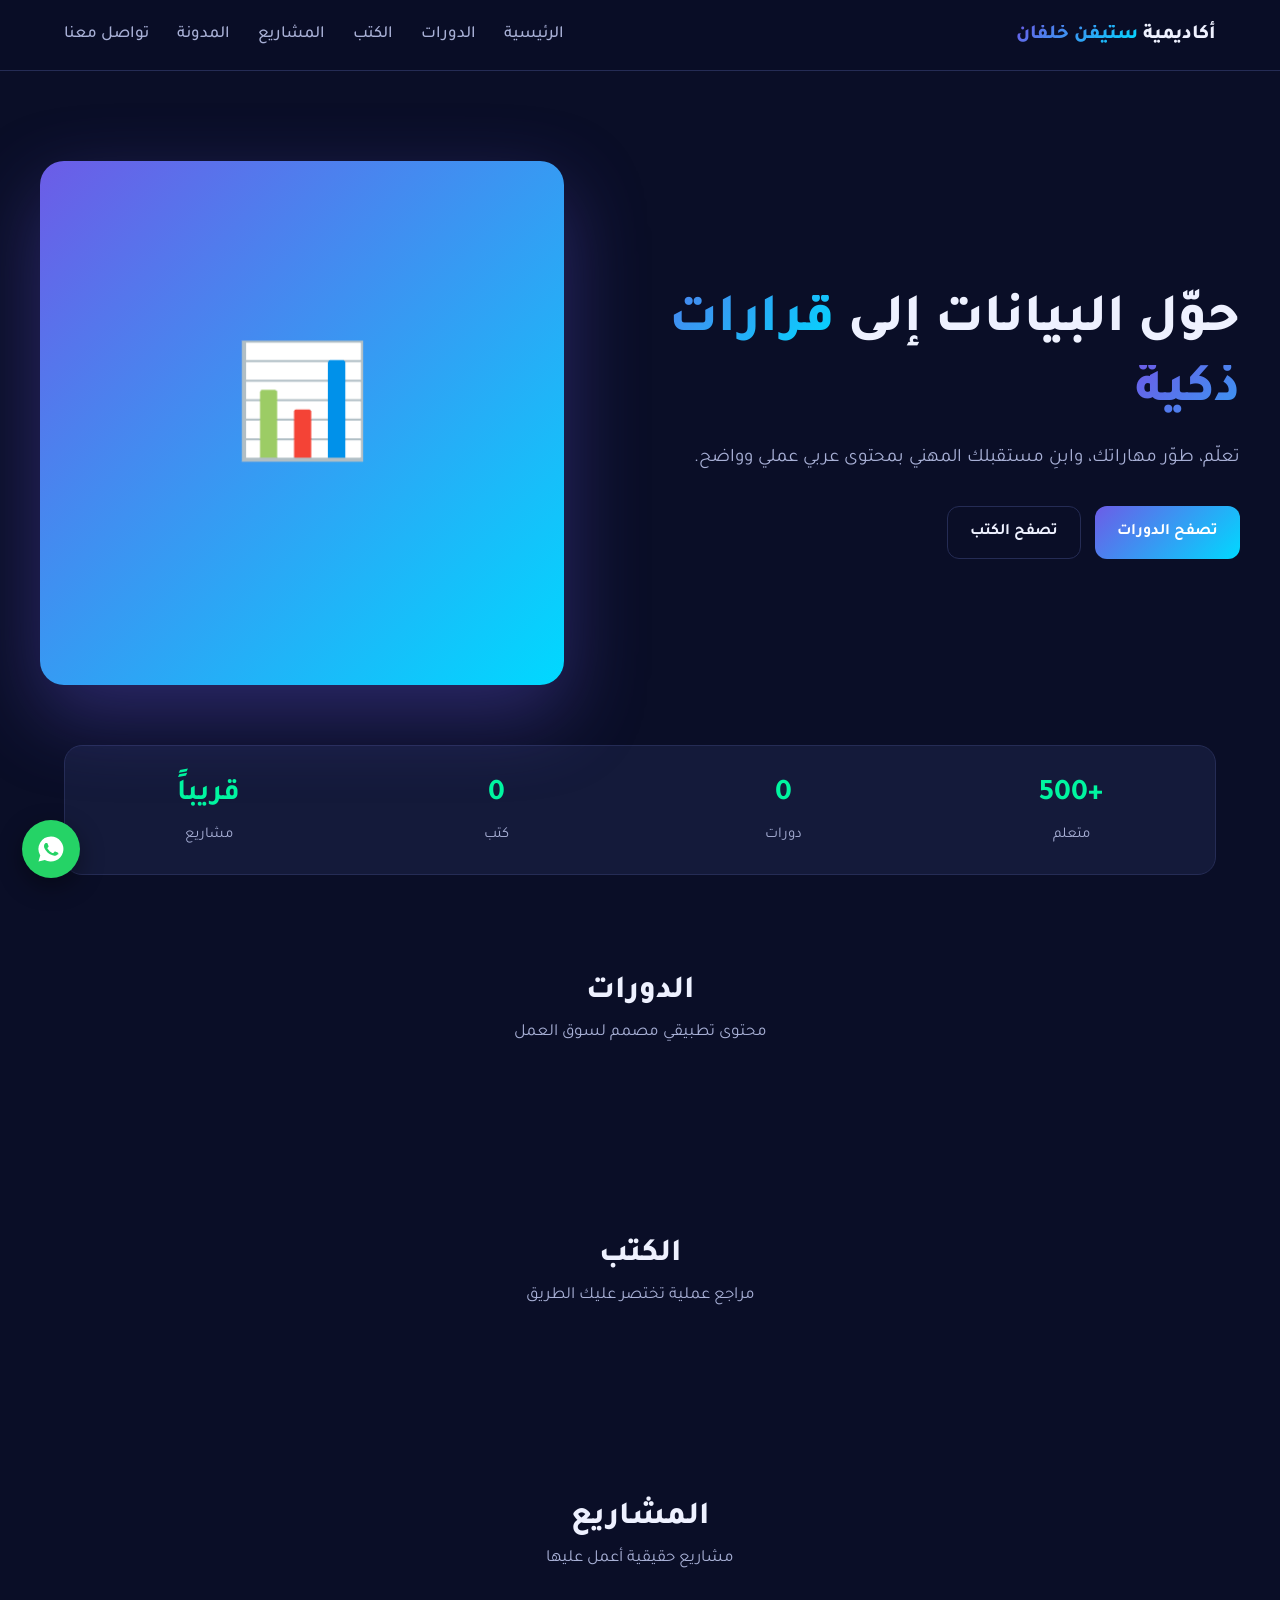
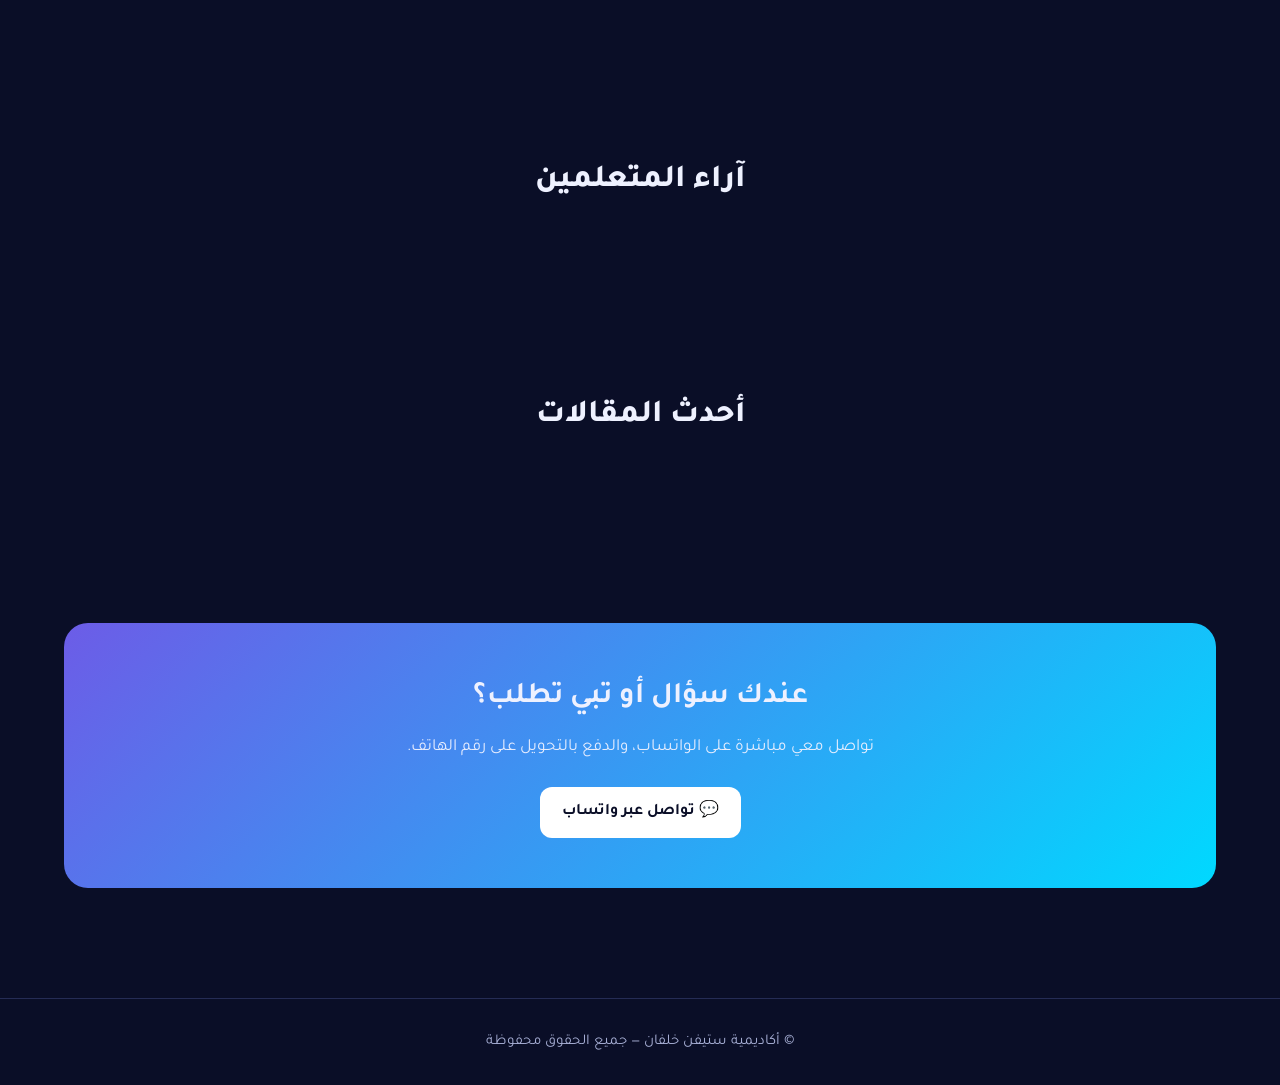
==== index.html @ 3ddcec1d "Create index.html for Steven Khalfan Academy" ====
<!DOCTYPE html>
<html lang="ar" dir="rtl">
<head>
<meta charset="UTF-8">
<meta name="viewport" content="width=device-width, initial-scale=1.0">
<title>أكاديمية ستيفن خلفان | Steven Khalfan Academy</title>
<link href="https://fonts.googleapis.com/css2?family=Tajawal:wght@400;500;700;800&display=swap" rel="stylesheet">
<style>
  :root{
    --bg:#0A0E27; --card:#141A3A; --border:#252C55;
    --primary:#6C5CE7; --accent:#00D9FF; --green:#00F5A0;
    --text:#EEF1FF; --muted:#A8B0D6;
    --grad:linear-gradient(135deg,#6C5CE7,#00D9FF);
  }
  *{box-sizing:border-box;margin:0;padding:0}
  html{scroll-behavior:smooth}
  body{font-family:'Tajawal',sans-serif;background:var(--bg);color:var(--text);line-height:1.7;font-size:17px}
  a{color:inherit;text-decoration:none}
  .container{max-width:1200px;margin:0 auto;padding:0 24px}
  header{position:sticky;top:0;z-index:50;background:rgba(10,14,39,.92);backdrop-filter:blur(8px);border-bottom:1px solid var(--border)}
  .nav{display:flex;align-items:center;justify-content:space-between;height:70px}
  .logo{font-weight:800;font-size:20px}
  .logo span{background:var(--grad);-webkit-background-clip:text;color:transparent}
  .menu{display:flex;gap:28px;list-style:none}
  .menu a{color:var(--muted);font-weight:500;transition:.2s}
  .menu a:hover{color:var(--accent)}
  .burger{display:none;background:none;border:0;color:var(--text);font-size:28px;cursor:pointer}
  .btn{display:inline-flex;align-items:center;justify-content:center;gap:8px;padding:12px 22px;border-radius:12px;font-weight:700;font-size:16px;border:0;cursor:pointer;transition:.2s;white-space:nowrap}
  .btn-main{background:var(--grad);color:#fff}
  .btn-ghost{background:transparent;color:var(--text);border:1px solid var(--border)}
  .btn-wa{background:#25D366;color:#fff}
  .btn:hover{transform:translateY(-2px);opacity:.95}
  .hero{padding:90px 0 60px}
  .hero-grid{display:grid;grid-template-columns:1.2fr 1fr;gap:48px;align-items:center}
  .hero h1{font-size:clamp(34px,5vw,54px);line-height:1.3;font-weight:800;margin-bottom:16px}
  .hero h1 span{background:var(--grad);-webkit-background-clip:text;color:transparent}
  .hero p{color:var(--muted);font-size:19px;margin-bottom:30px}
  .hero-btns{display:flex;gap:14px;flex-wrap:wrap}
  .hero-art{aspect-ratio:1/1;border-radius:24px;background:var(--grad);display:flex;align-items:center;justify-content:center;font-size:110px;box-shadow:0 30px 80px rgba(108,92,231,.35)}
  .stats{display:grid;grid-template-columns:repeat(4,1fr);background:var(--card);border:1px solid var(--border);border-radius:18px;margin-bottom:20px}
  .stat{text-align:center;padding:24px 10px}
  .stat b{display:block;font-size:30px;color:var(--green)}
  .stat small{color:var(--muted);font-size:15px}
  section{padding:70px 0}
  .title{text-align:center;margin-bottom:40px}
  .title h2{font-size:32px;font-weight:800}
  .title p{color:var(--muted)}
  .grid{display:grid;grid-template-columns:repeat(auto-fill,minmax(300px,1fr));gap:24px}
  .card{background:var(--card);border:1px solid var(--border);border-radius:16px;overflow:hidden;display:flex;flex-direction:column;transition:.25s}
  .card:hover{transform:translateY(-6px);border-color:var(--primary)}
  .cover{aspect-ratio:16/9;display:flex;align-items:center;justify-content:center;padding:20px;text-align:center;font-weight:800;font-size:22px;color:#fff}
  .c1{background:linear-gradient(135deg,#6C5CE7,#00D9FF)}
  .c2{background:linear-gradient(135deg,#0F9D58,#00F5A0)}
  .c3{background:linear-gradient(135deg,#C2185B,#6C5CE7)}
  .c4{background:linear-gradient(135deg,#FF8A00,#E52E71)}
  .card-body{padding:22px;display:flex;flex-direction:column;flex:1}
  .card-body h3{font-size:21px;margin-bottom:8px}
  .card-body p{color:var(--muted);font-size:16px;flex:1;margin-bottom:16px}
  .price{font-size:24px;font-weight:800;color:var(--green);margin-bottom:16px}
  .card-btns{display:flex;gap:10px}
  .card-btns .btn{flex:1;padding:11px 12px;font-size:15px}
  .book{display:grid;grid-template-columns:280px 1fr;gap:40px;align-items:center;background:var(--card);border:1px solid var(--border);border-radius:20px;padding:36px}
  .book .cover{aspect-ratio:3/4;border-radius:14px;font-size:24px}
  .book h3{font-size:28px;margin-bottom:10px}
  .book p{color:var(--muted);margin-bottom:18px}
  .quote{background:var(--card);border:1px solid var(--border);border-radius:16px;padding:26px}
  .quote p{font-size:17px;margin-bottom:12px}
  .quote small{color:var(--accent)}
  .tag{display:inline-block;background:rgba(108,92,231,.2);color:var(--accent);padding:3px 12px;border-radius:20px;font-size:13px;margin-bottom:10px}
  .contact{text-align:center;background:var(--grad);border-radius:24px;padding:50px 24px}
  .contact h2{font-size:30px;margin-bottom:10px}
  .contact p{margin-bottom:24px;opacity:.95}
  .contact .btn{background:#fff;color:#0A0E27}
  footer{text-align:center;color:var(--muted);padding:30px 0;border-top:1px solid var(--border);margin-top:40px;font-size:15px}
  .wa-float{position:fixed;bottom:22px;left:22px;width:58px;height:58px;border-radius:50%;background:#25D366;display:flex;align-items:center;justify-content:center;box-shadow:0 8px 24px rgba(0,0,0,.4);z-index:60}
  .wa-float svg{width:30px;height:30px;fill:#fff}
  @media(max-width:900px){
    .menu{display:none;position:absolute;top:70px;right:0;left:0;flex-direction:column;gap:0;background:var(--bg);border-bottom:1px solid var(--border)}
    .menu.open{display:flex}
    .menu a{display:block;padding:14px 24px}
    .burger{display:block}
    .hero-grid,.book{grid-template-columns:1fr}
    .hero-art{max-width:320px;margin:0 auto;font-size:80px}
    .stats{grid-template-columns:repeat(2,1fr)}
    .book .cover{max-width:240px;margin:0 auto}
  }
</style>
</head>
<body>
<header>
  <div class="container nav">
    <a href="#home" class="logo">أكاديمية <span>ستيفن خلفان</span></a>
    <ul class="menu" id="menu">
      <li><a href="#home">الرئيسية</a></li>
      <li><a href="#courses">الدورات</a></li>
      <li><a href="#books">الكتب</a></li>
      <li><a href="#projects">المشاريع</a></li>
      <li><a href="#blog">المدونة</a></li>
      <li><a href="#contact">تواصل معنا</a></li>
    </ul>
    <button class="burger" onclick="document.getElementById('menu').classList.toggle('open')">☰</button>
  </div>
</header>

<div class="container hero" id="home">
  <div class="hero-grid">
    <div>
      <h1>حوّل البيانات إلى <span>قرارات ذكية</span></h1>
      <p>تعلّم، طوّر مهاراتك، وابنِ مستقبلك المهني بمحتوى عربي عملي وواضح.</p>
      <div class="hero-btns">
        <a href="#courses" class="btn btn-main">تصفح الدورات</a>
        <a href="#books" class="btn btn-ghost">تصفح الكتب</a>
      </div>
    </div>
    <div class="hero-art">📊</div>
  </div>
</div>

<div class="container">
  <div class="stats">
    <div class="stat"><b>+500</b><small>متعلم</small></div>
    <div class="stat"><b id="sCourses">0</b><small>دورات</small></div>
    <div class="stat"><b id="sBooks">0</b><small>كتب</small></div>
    <div class="stat"><b>قريباً</b><small>مشاريع</small></div>
  </div>
</div>

<section id="courses"><div class="container">
  <div class="title"><h2>الدورات</h2><p>محتوى تطبيقي مصمم لسوق العمل</p></div>
  <div class="grid" id="coursesGrid"></div>
</div></section>

<section id="books"><div class="container">
  <div class="title"><h2>الكتب</h2><p>مراجع عملية تختصر عليك الطريق</p></div>
  <div id="booksBox"></div>
</div></section>

<section id="projects"><div class="container">
  <div class="title"><h2>المشاريع</h2><p>مشاريع حقيقية أعمل عليها</p></div>
  <div class="grid" id="projectsGrid"></div>
</div></section>

<section><div class="container">
  <div class="title"><h2>آراء المتعلمين</h2></div>
  <div class="grid" id="quotesGrid"></div>
</div></section>

<section id="blog"><div class="container">
  <div class="title"><h2>أحدث المقالات</h2></div>
  <div class="grid" id="blogGrid"></div>
</div></section>

<section id="contact"><div class="container">
  <div class="contact">
    <h2>عندك سؤال أو تبي تطلب؟</h2>
    <p>تواصل معي مباشرة على الواتساب، والدفع بالتحويل على رقم الهاتف.</p>
    <a class="btn" target="_blank" id="contactBtn">💬 تواصل عبر واتساب</a>
  </div>
</div></section>

<footer>© <span id="year"></span> أكاديمية ستيفن خلفان — جميع الحقوق محفوظة</footer>

<a class="wa-float" target="_blank" id="waFloat" aria-label="WhatsApp">
  <svg viewBox="0 0 24 24"><path d="M12 2a10 10 0 0 0-8.6 15.1L2 22l5-1.3A10 10 0 1 0 12 2zm5.3 14.1c-.2.6-1.3 1.2-1.8 1.2-.5.1-1 .2-3.3-.7-2.8-1.1-4.5-3.9-4.7-4.1-.1-.2-1.1-1.5-1.1-2.8s.7-2 1-2.3c.2-.3.5-.3.7-.3h.5c.2 0 .4 0 .6.5l.8 2c.1.2.1.3 0 .5l-.3.5-.4.4c-.1.1-.3.3-.1.6.2.3.8 1.3 1.7 2.1 1.2 1 2.1 1.3 2.4 1.5.3.1.5.1.6-.1l.9-1c.2-.3.4-.2.6-.1l1.9.9c.3.1.5.2.5.3.1.2.1.7-.1 1.3z"/></svg>
</a>

<script>
/* ===== ✏️ عدّل هنا فقط ===== */
const WHATSAPP = "96895556767";

const COURSES = [
  { title:"Power BI من الصفر إلى الاحتراف", desc:"ابنِ لوحات تفاعلية وحوّل البيانات اليومية إلى مؤشرات عملية.", price:29, color:"c1" },
  { title:"Excel للتحليل الإداري", desc:"مهارات عملية للتقارير والتنظيف والتحليل واتخاذ القرار.", price:19, color:"c2" },
  { title:"الذكاء الاصطناعي للإنتاجية", desc:"استخدم أدوات AI لتسريع العمل وصناعة مخرجات احترافية.", price:34, color:"c3" }
];

const BOOKS = [
  { title:"دليل البيانات للإداري المحترف", desc:"كتاب عملي لبناء عقلية تحليلية في العمل، مع أمثلة وتمارين من واقع بيئة العمل.", price:8, color:"c4" }
];

const PROJECTS = [
  // { title:"اسم المشروع", desc:"وصف قصير", link:"https://...", color:"c1" },
];

const QUOTES = [
  { text:"شرح واضح ومباشر، والتطبيقات قريبة جداً من واقع العمل.", name:"متعلم من سلطنة عُمان" },
  { text:"أخيراً فهمت Power BI بطريقة بسيطة وعملية.", name:"موظفة إدارية" },
  { text:"وفّر علي ساعات من العمل اليومي على Excel.", name:"مشرف عمليات" }
];

const POSTS = [
  { title:"5 مؤشرات يجب أن تكون في كل لوحة إدارة", desc:"كيف تختار مؤشرات تقود إلى إجراء واضح؟" },
  { title:"كيف تبدأ Power BI إذا كنت غير تقني؟", desc:"خطة بسيطة تبدأ بها خلال أسبوع." },
  { title:"استخدام الذكاء الاصطناعي في العمل اليومي", desc:"أمثلة عملية للبحث والتلخيص وصياغة التقارير." }
];
/* ============================ */

const wa = msg => `https://wa.me/${WHATSAPP}?text=${encodeURIComponent(msg)}\`;
const orderMsg = (t,p) => `السلام عليكم، أرغب بطلب: ${t} — السعر: ${p} ر.ع`;
const infoMsg  = t => `السلام عليكم، أريد معرفة تفاصيل أكثر عن: ${t}`;

function productCard(x){
  return `<div class="card">
    <div class="cover ${x.color||'c1'}">${x.title}</div>
    <div class="card-body">
      <h3>${x.title}</h3><p>${x.desc}</p>
      <div class="price">${x.price} ر.ع</div>
      <div class="card-btns">
        <a class="btn btn-wa" target="_blank" href="${wa(orderMsg(x.title,x.price))}">اطلب عبر واتساب</a>
        <a class="btn btn-ghost" target="_blank" href="${wa(infoMsg(x.title))}">التفاصيل</a>
      </div>
    </div></div>`;
}

document.getElementById('coursesGrid').innerHTML = COURSES.map(productCard).join('');

document.getElementById('booksBox').innerHTML = BOOKS.map(b => `
  <div class="book" style="margin-bottom:24px">
    <div class="cover ${b.color||'c4'}">${b.title}</div>
    <div>
      <h3>${b.title}</h3><p>${b.desc}</p>
      <div class="price">${b.price} ر.ع</div>
      <a class="btn btn-wa" target="_blank" href="${wa(orderMsg(b.title,b.price))}">اطلب عبر واتساب</a>
    </div>
  </div>`).join('');

document.getElementById('projectsGrid').innerHTML = PROJECTS.length
  ? PROJECTS.map(p => `<div class="card"><div class="cover ${p.color||'c1'}">${p.title}</div>
      <div class="card-body"><h3>${p.title}</h3><p>${p.desc}</p>
      <a class="btn btn-main" target="_blank" href="${p.link}">عرض المشروع</a></div></div>`).join('')
  : `<div class="quote" style="text-align:center;grid-column:1/-1"><p>🚀 المشاريع قريباً</p></div>`;

document.getElementById('quotesGrid').innerHTML = QUOTES.map(q =>
  `<div class="quote"><p>"${q.text}"</p><small>— ${q.name}</small></div>`).join('');

document.getElementById('blogGrid').innerHTML = POSTS.map(p =>
  `<div class="card"><div class="card-body"><span class="tag">بيانات وتطوير مهني</span>
   <h3>${p.title}</h3><p>${p.desc}</p></div></div>`).join('');

document.getElementById('sCourses').textContent = COURSES.length;
document.getElementById('sBooks').textContent = BOOKS.length;
document.getElementById('year').textContent = new Date().getFullYear();
document.getElementById('waFloat').href = wa("السلام عليكم");
document.getElementById('contactBtn').href = wa("السلام عليكم، عندي استفسار عن الأكاديمية");
document.querySelectorAll('.menu a').forEach(a => a.onclick = () => document.getElementById('menu').classList.remove('open'));
</script>
</body>
</html>
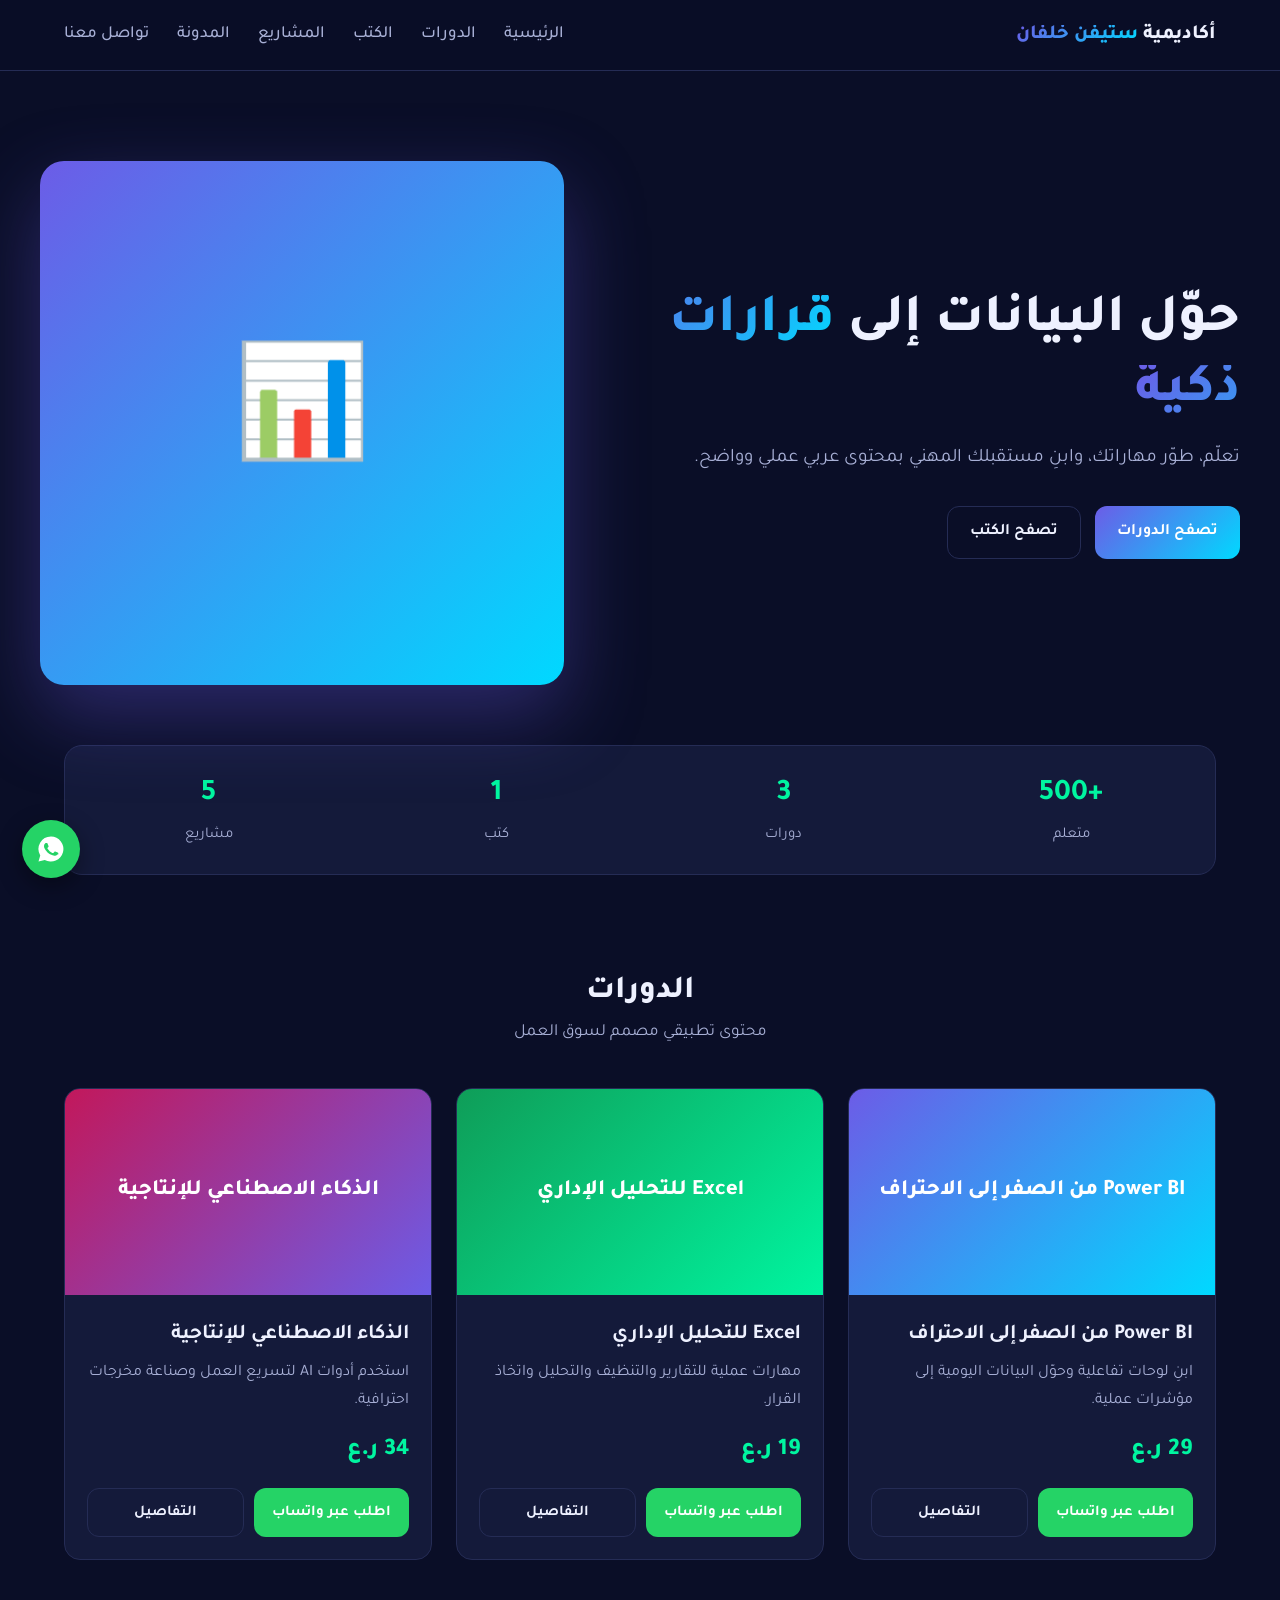
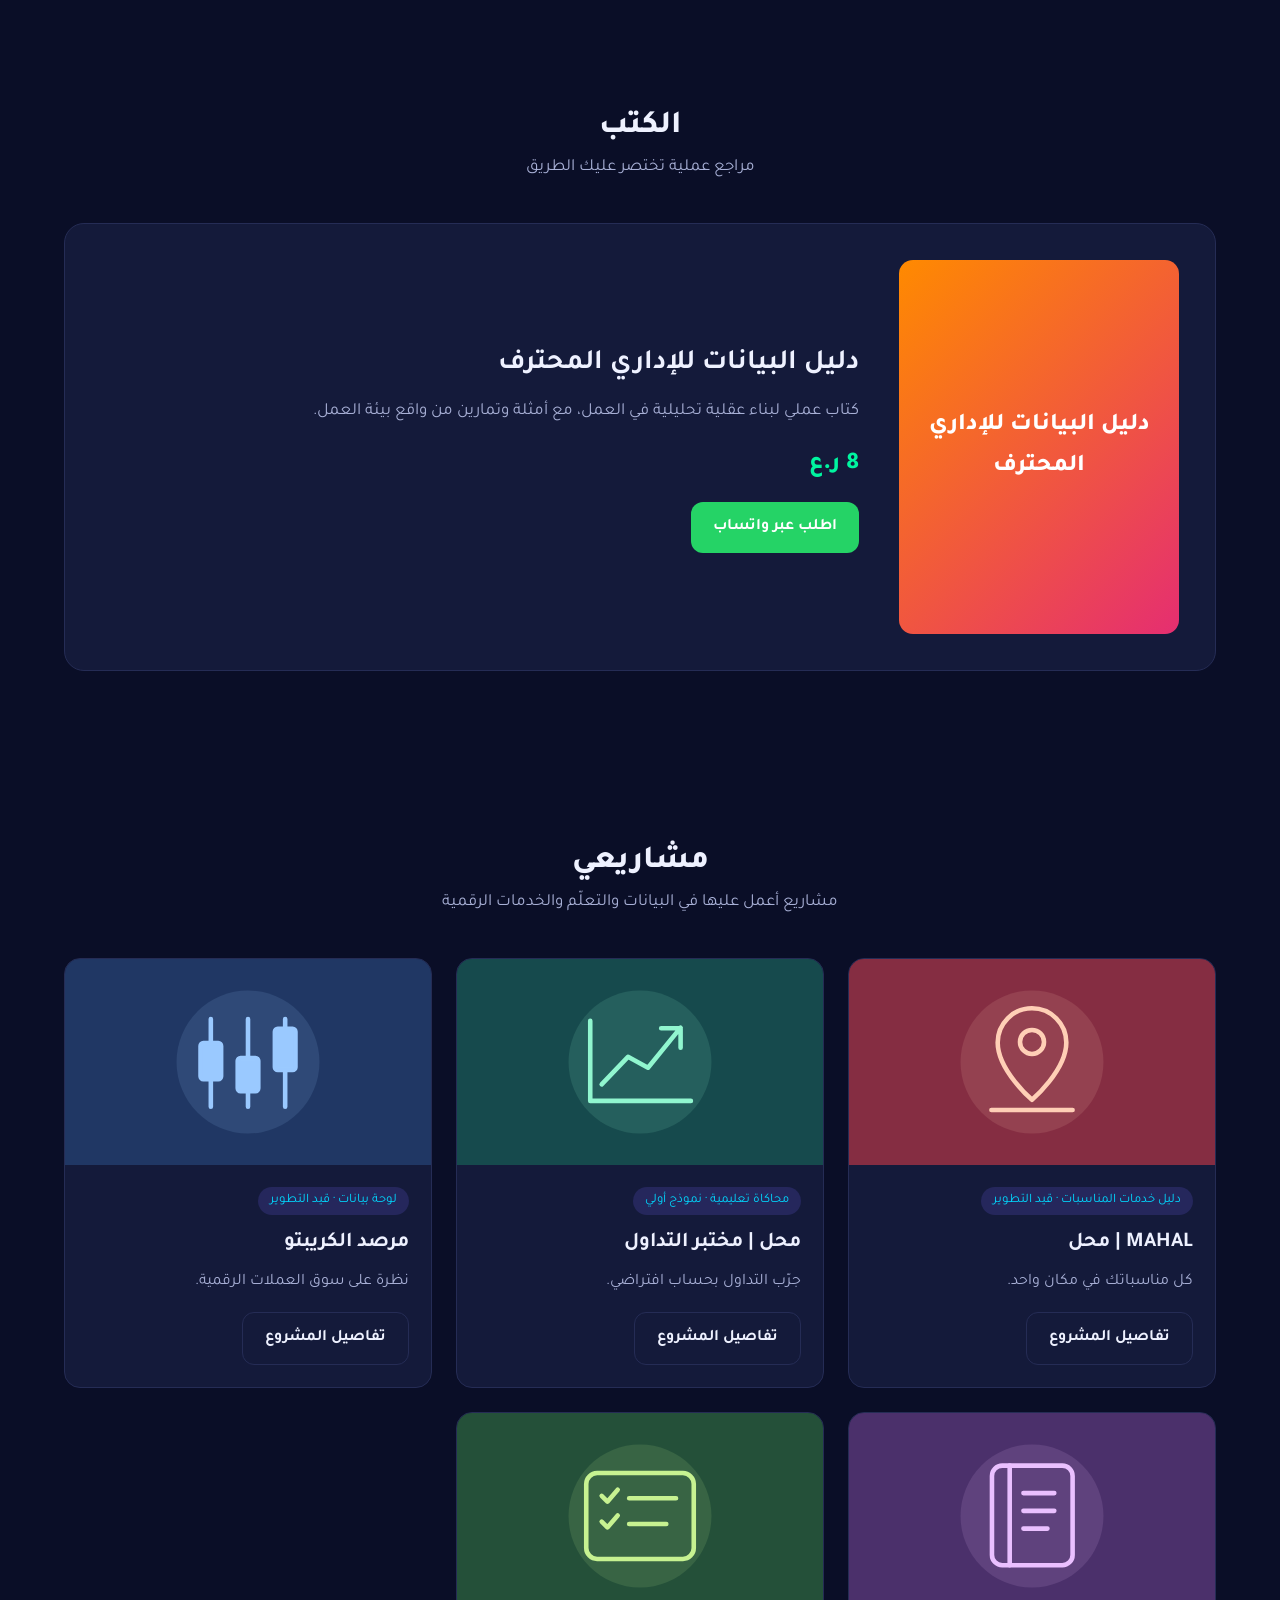
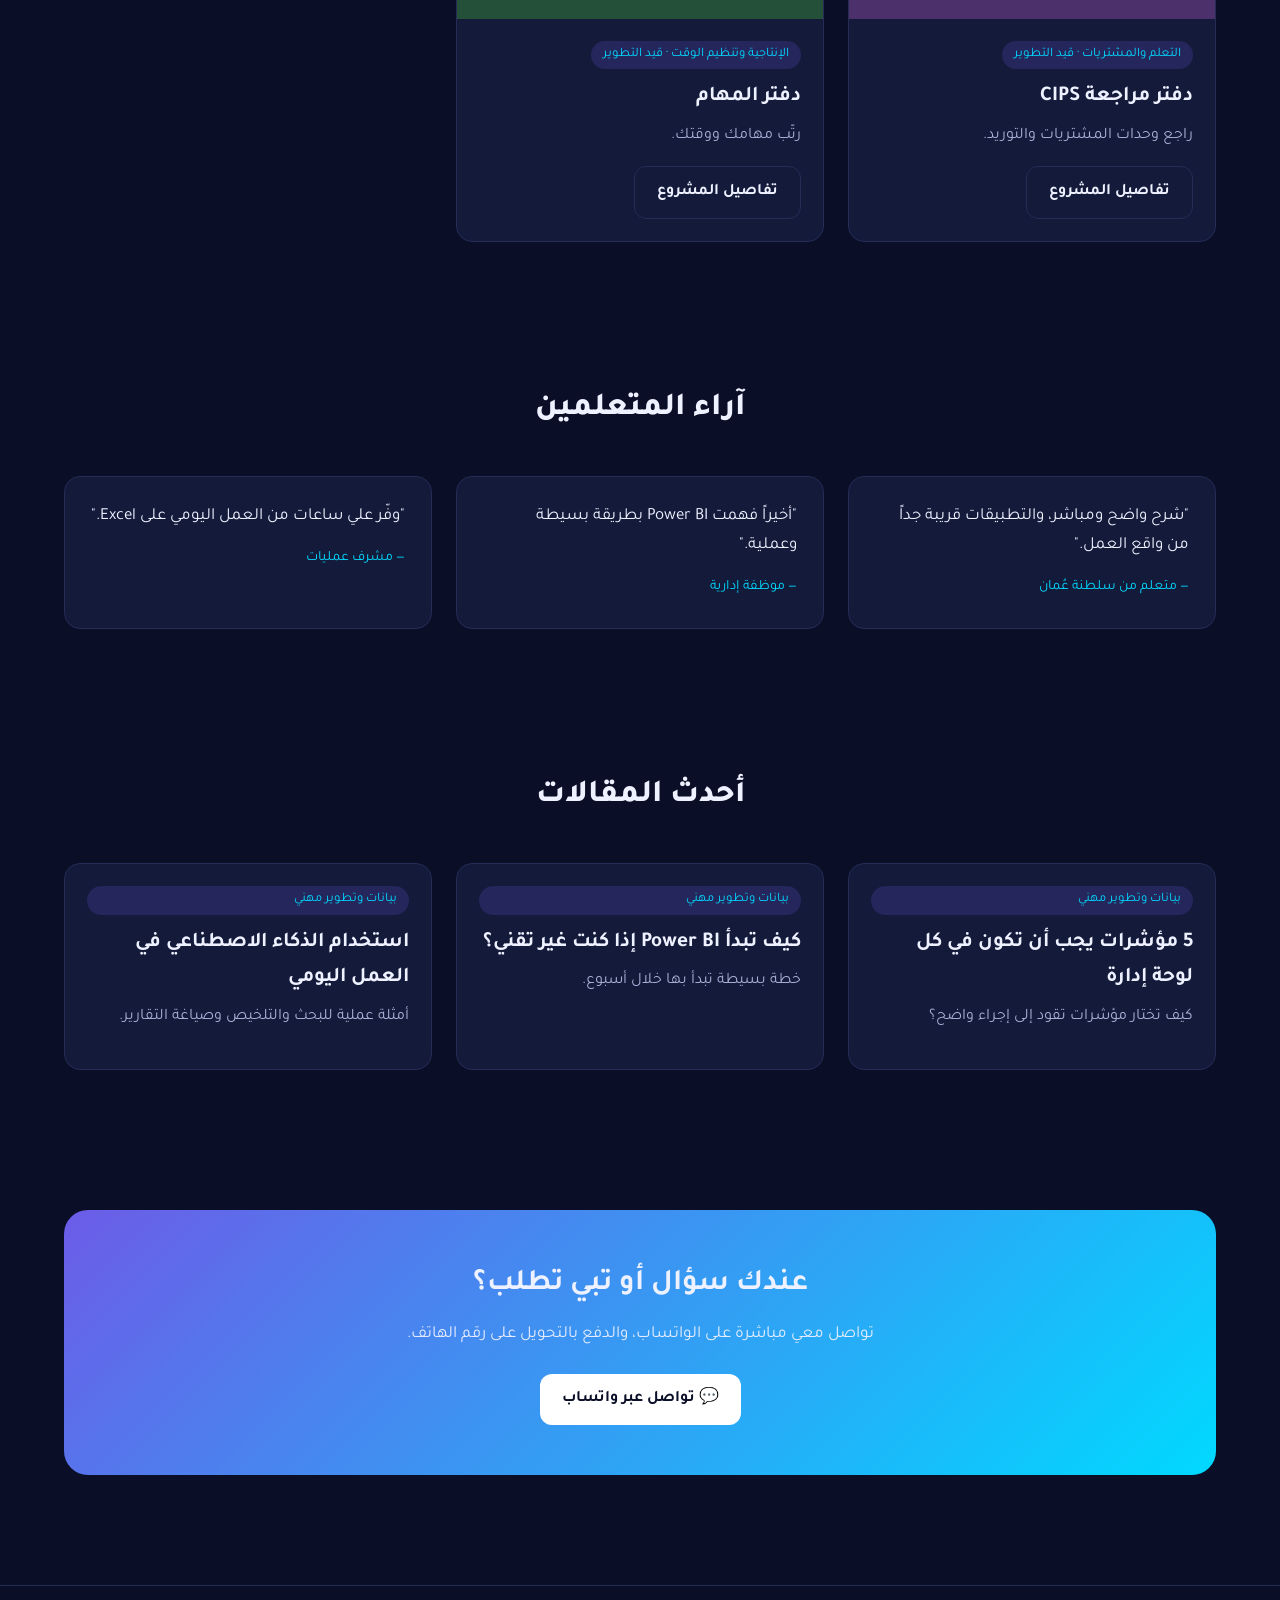
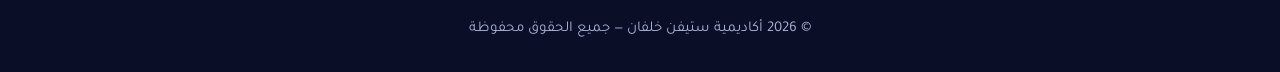
==== commit f1da6e08: "Add illustrated project portfolio to the academy" ====
--- a/index.html
+++ b/index.html
@@ -49,6 +49,10 @@
   .card{background:var(--card);border:1px solid var(--border);border-radius:16px;overflow:hidden;display:flex;flex-direction:column;transition:.25s}
   .card:hover{transform:translateY(-6px);border-color:var(--primary)}
   .cover{aspect-ratio:16/9;display:flex;align-items:center;justify-content:center;padding:20px;text-align:center;font-weight:800;font-size:22px;color:#fff}
+  .project-cover{display:block;width:100%;height:auto;aspect-ratio:16/9}
+  .project-card .tag,.project-card .btn{align-self:flex-start}
+  .project-grid{grid-template-columns:repeat(auto-fit,minmax(min(100%,300px),1fr))}
+  #projects{scroll-margin-top:70px}
   .c1{background:linear-gradient(135deg,#6C5CE7,#00D9FF)}
   .c2{background:linear-gradient(135deg,#0F9D58,#00F5A0)}
   .c3{background:linear-gradient(135deg,#C2185B,#6C5CE7)}
@@ -121,7 +125,7 @@
     <div class="stat"><b>+500</b><small>متعلم</small></div>
     <div class="stat"><b id="sCourses">0</b><small>دورات</small></div>
     <div class="stat"><b id="sBooks">0</b><small>كتب</small></div>
-    <div class="stat"><b>قريباً</b><small>مشاريع</small></div>
+    <div class="stat"><b>5</b><small>مشاريع</small></div>
   </div>
 </div>
 
@@ -136,8 +140,54 @@
 </div></section>
 
 <section id="projects"><div class="container">
-  <div class="title"><h2>المشاريع</h2><p>مشاريع حقيقية أعمل عليها</p></div>
-  <div class="grid" id="projectsGrid"></div>
+  <div class="title"><h2>مشاريعي</h2><p>مشاريع أعمل عليها في البيانات والتعلّم والخدمات الرقمية</p></div>
+  <div class="grid project-grid" id="projectsGrid">
+    <article class="card project-card">
+      <img class="project-cover" src="assets/projects/mahal.svg" width="640" height="360" alt="" loading="lazy">
+      <div class="card-body">
+        <span class="tag">دليل خدمات المناسبات · قيد التطوير</span>
+        <h3>MAHAL | محل</h3>
+        <p>كل مناسباتك في مكان واحد.</p>
+        <a class="btn btn-ghost" href="projects.html#mahal" aria-label="تفاصيل مشروع MAHAL | محل">تفاصيل المشروع</a>
+      </div>
+    </article>
+    <article class="card project-card">
+      <img class="project-cover" src="assets/projects/trading-lab.svg" width="640" height="360" alt="" loading="lazy">
+      <div class="card-body">
+        <span class="tag">محاكاة تعليمية · نموذج أولي</span>
+        <h3>محل | مختبر التداول</h3>
+        <p>جرّب التداول بحساب افتراضي.</p>
+        <a class="btn btn-ghost" href="projects.html#trading-lab" aria-label="تفاصيل مشروع محل | مختبر التداول">تفاصيل المشروع</a>
+      </div>
+    </article>
+    <article class="card project-card">
+      <img class="project-cover" src="assets/projects/crypto-observatory.svg" width="640" height="360" alt="" loading="lazy">
+      <div class="card-body">
+        <span class="tag">لوحة بيانات · قيد التطوير</span>
+        <h3>مرصد الكريبتو</h3>
+        <p>نظرة على سوق العملات الرقمية.</p>
+        <a class="btn btn-ghost" href="projects.html#crypto-observatory" aria-label="تفاصيل مشروع مرصد الكريبتو">تفاصيل المشروع</a>
+      </div>
+    </article>
+    <article class="card project-card">
+      <img class="project-cover" src="assets/projects/cips-review.svg" width="640" height="360" alt="" loading="lazy">
+      <div class="card-body">
+        <span class="tag">التعلم والمشتريات · قيد التطوير</span>
+        <h3>دفتر مراجعة CIPS</h3>
+        <p>راجع وحدات المشتريات والتوريد.</p>
+        <a class="btn btn-ghost" href="projects.html#cips-review" aria-label="تفاصيل مشروع دفتر مراجعة CIPS">تفاصيل المشروع</a>
+      </div>
+    </article>
+    <article class="card project-card">
+      <img class="project-cover" src="assets/projects/task-notebook.svg" width="640" height="360" alt="" loading="lazy">
+      <div class="card-body">
+        <span class="tag">الإنتاجية وتنظيم الوقت · قيد التطوير</span>
+        <h3>دفتر المهام</h3>
+        <p>رتّب مهامك ووقتك.</p>
+        <a class="btn btn-ghost" href="projects.html#task-notebook" aria-label="تفاصيل مشروع دفتر المهام">تفاصيل المشروع</a>
+      </div>
+    </article>
+  </div>
 </div></section>
 
 <section><div class="container">
@@ -178,10 +228,6 @@
   { title:"دليل البيانات للإداري المحترف", desc:"كتاب عملي لبناء عقلية تحليلية في العمل، مع أمثلة وتمارين من واقع بيئة العمل.", price:8, color:"c4" }
 ];
 
-const PROJECTS = [
-  // { title:"اسم المشروع", desc:"وصف قصير", link:"https://...", color:"c1" },
-];
-
 const QUOTES = [
   { text:"شرح واضح ومباشر، والتطبيقات قريبة جداً من واقع العمل.", name:"متعلم من سلطنة عُمان" },
   { text:"أخيراً فهمت Power BI بطريقة بسيطة وعملية.", name:"موظفة إدارية" },
@@ -195,7 +241,7 @@
 ];
 /* ============================ */
 
-const wa = msg => `https://wa.me/${WHATSAPP}?text=${encodeURIComponent(msg)}\`;
+const wa = msg => `https://wa.me/${WHATSAPP}?text=${encodeURIComponent(msg)}`;
 const orderMsg = (t,p) => `السلام عليكم، أرغب بطلب: ${t} — السعر: ${p} ر.ع`;
 const infoMsg  = t => `السلام عليكم، أريد معرفة تفاصيل أكثر عن: ${t}`;
 
@@ -224,12 +270,6 @@
     </div>
   </div>`).join('');
 
-document.getElementById('projectsGrid').innerHTML = PROJECTS.length
-  ? PROJECTS.map(p => `<div class="card"><div class="cover ${p.color||'c1'}">${p.title}</div>
-      <div class="card-body"><h3>${p.title}</h3><p>${p.desc}</p>
-      <a class="btn btn-main" target="_blank" href="${p.link}">عرض المشروع</a></div></div>`).join('')
-  : `<div class="quote" style="text-align:center;grid-column:1/-1"><p>🚀 المشاريع قريباً</p></div>`;
-
 document.getElementById('quotesGrid').innerHTML = QUOTES.map(q =>
   `<div class="quote"><p>"${q.text}"</p><small>— ${q.name}</small></div>`).join('');
 
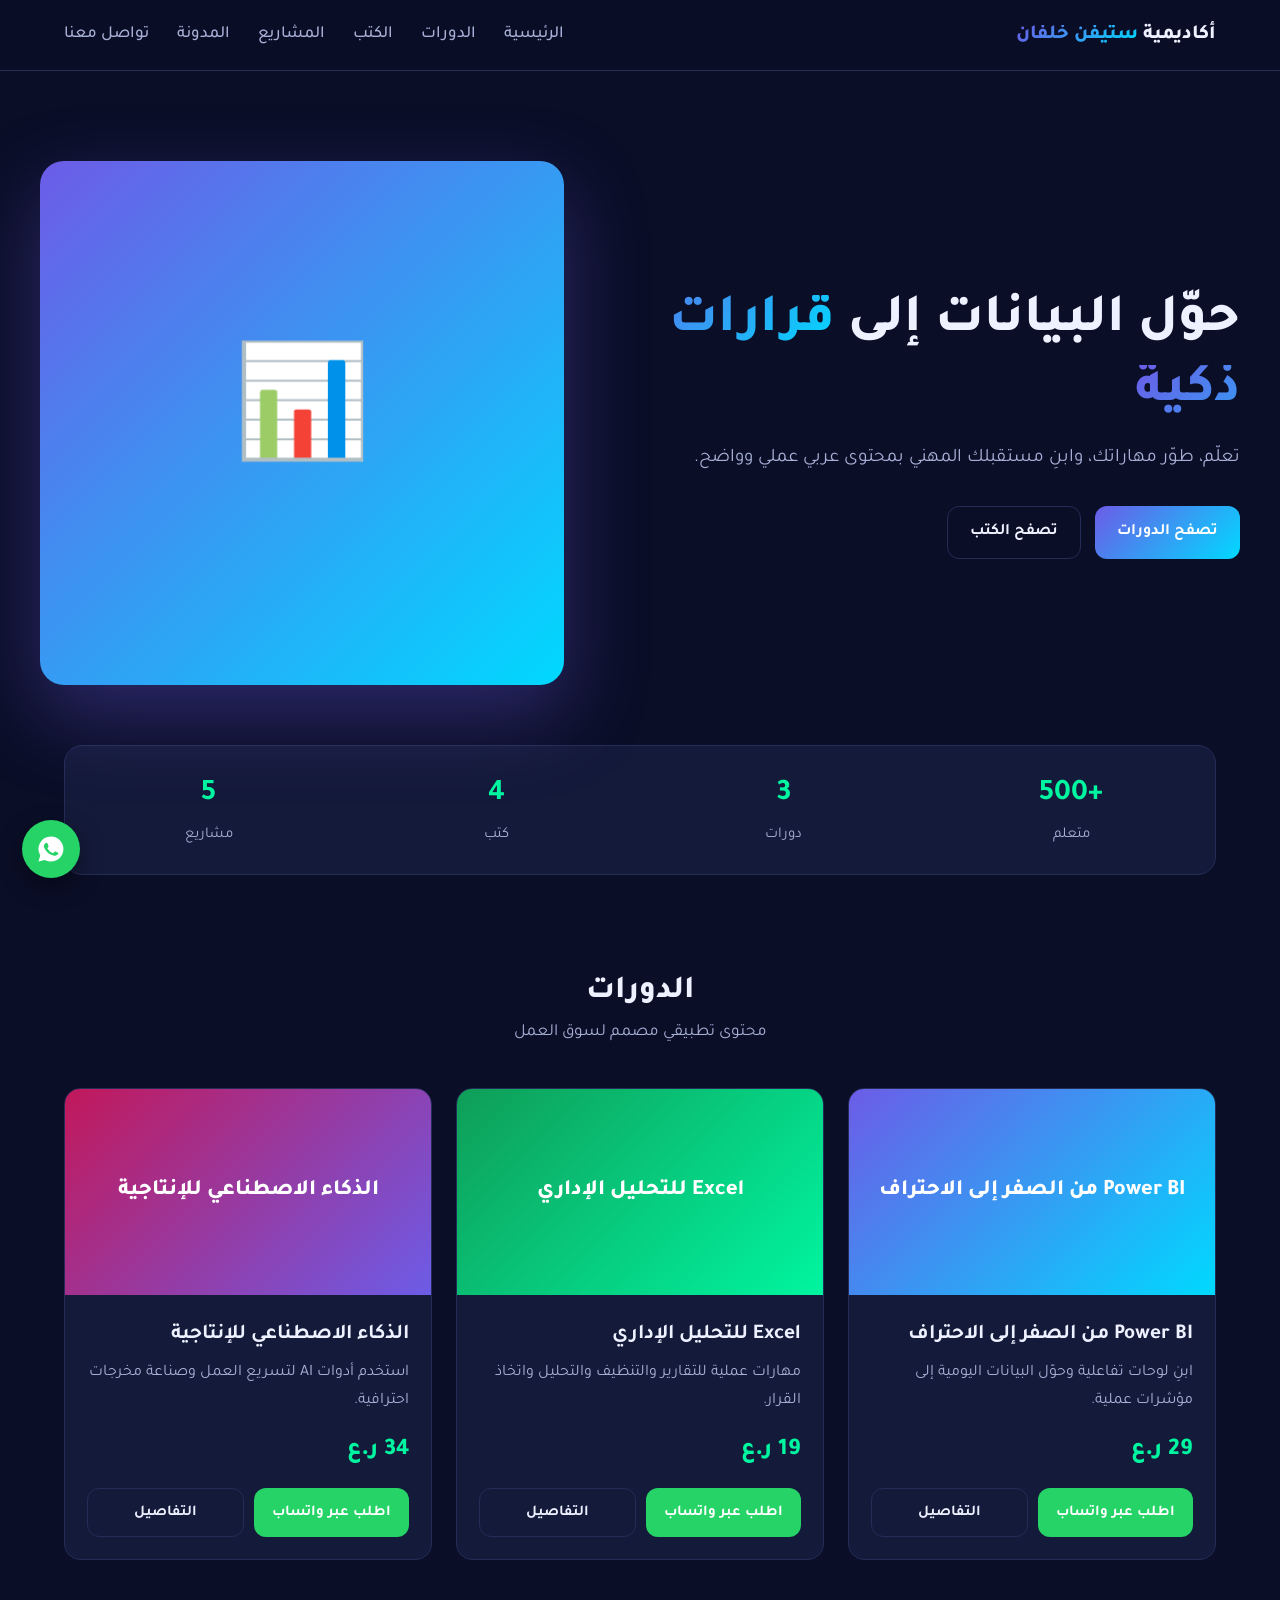
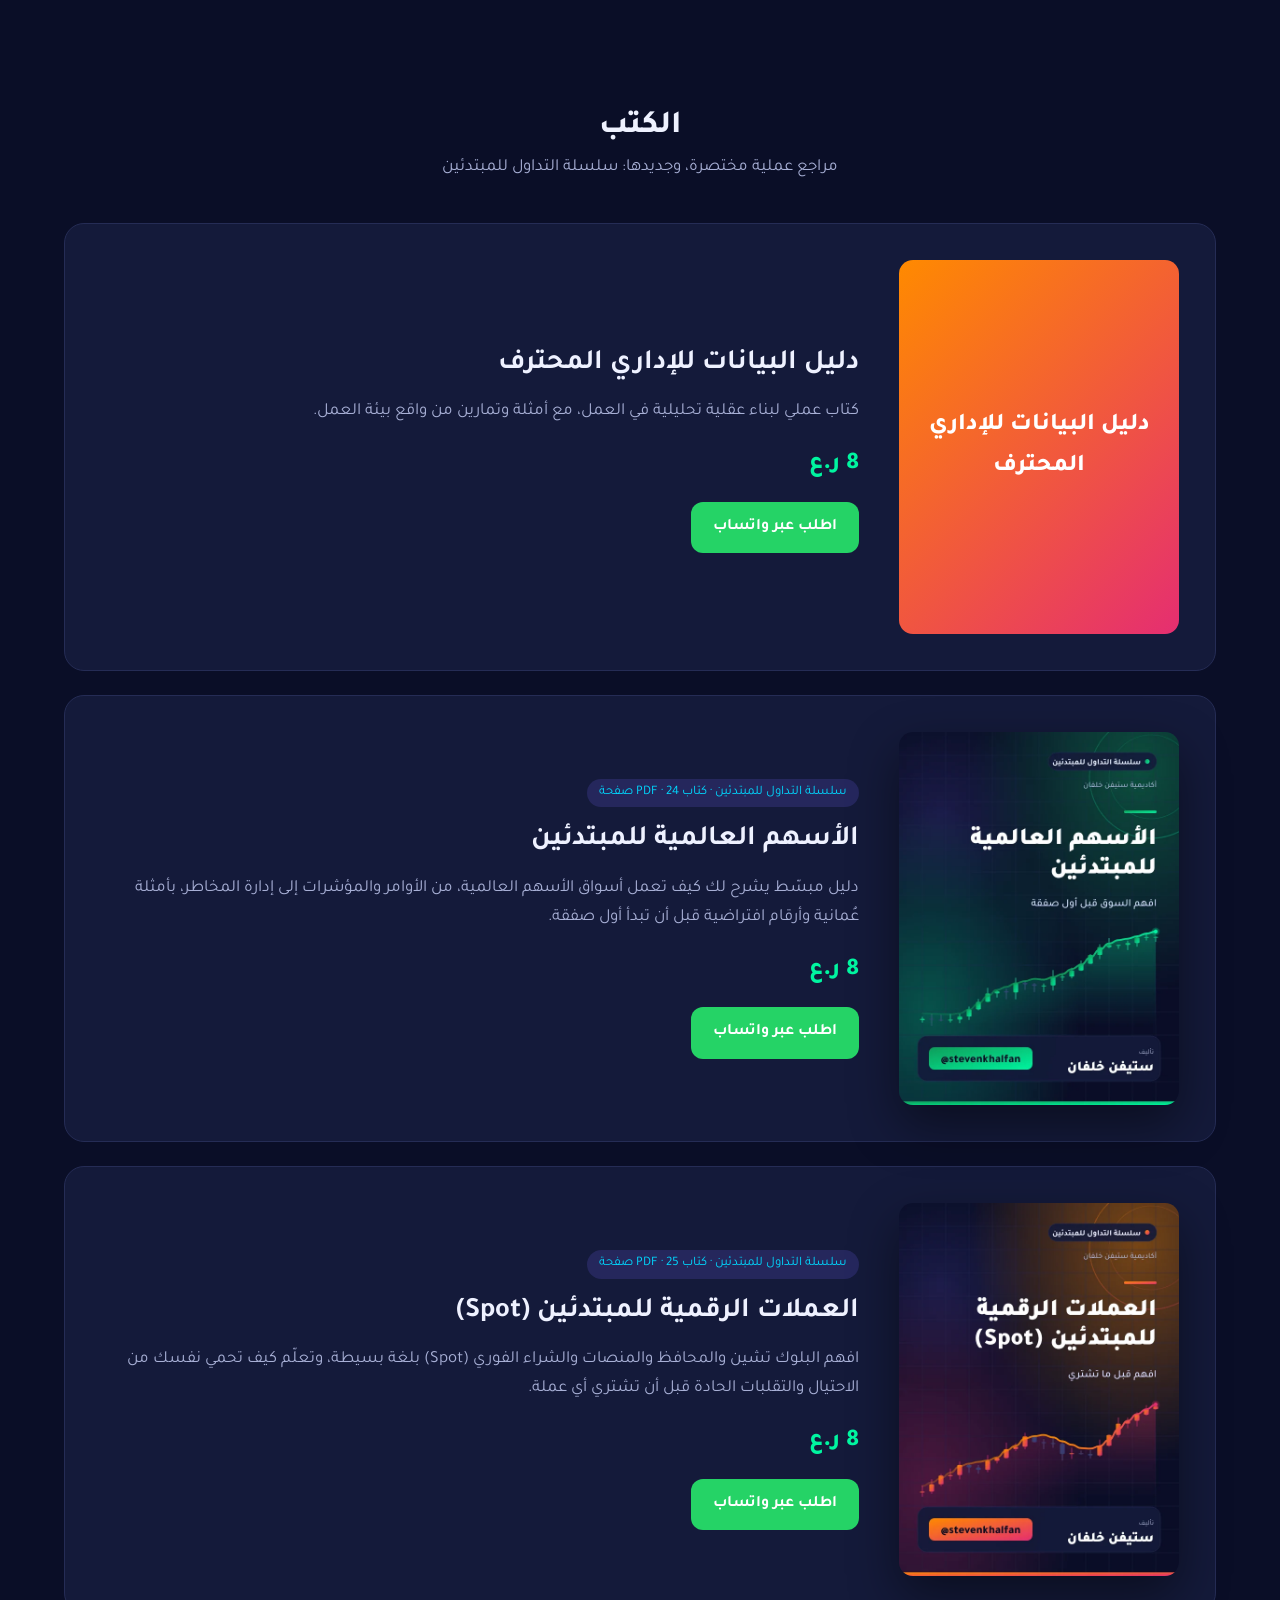
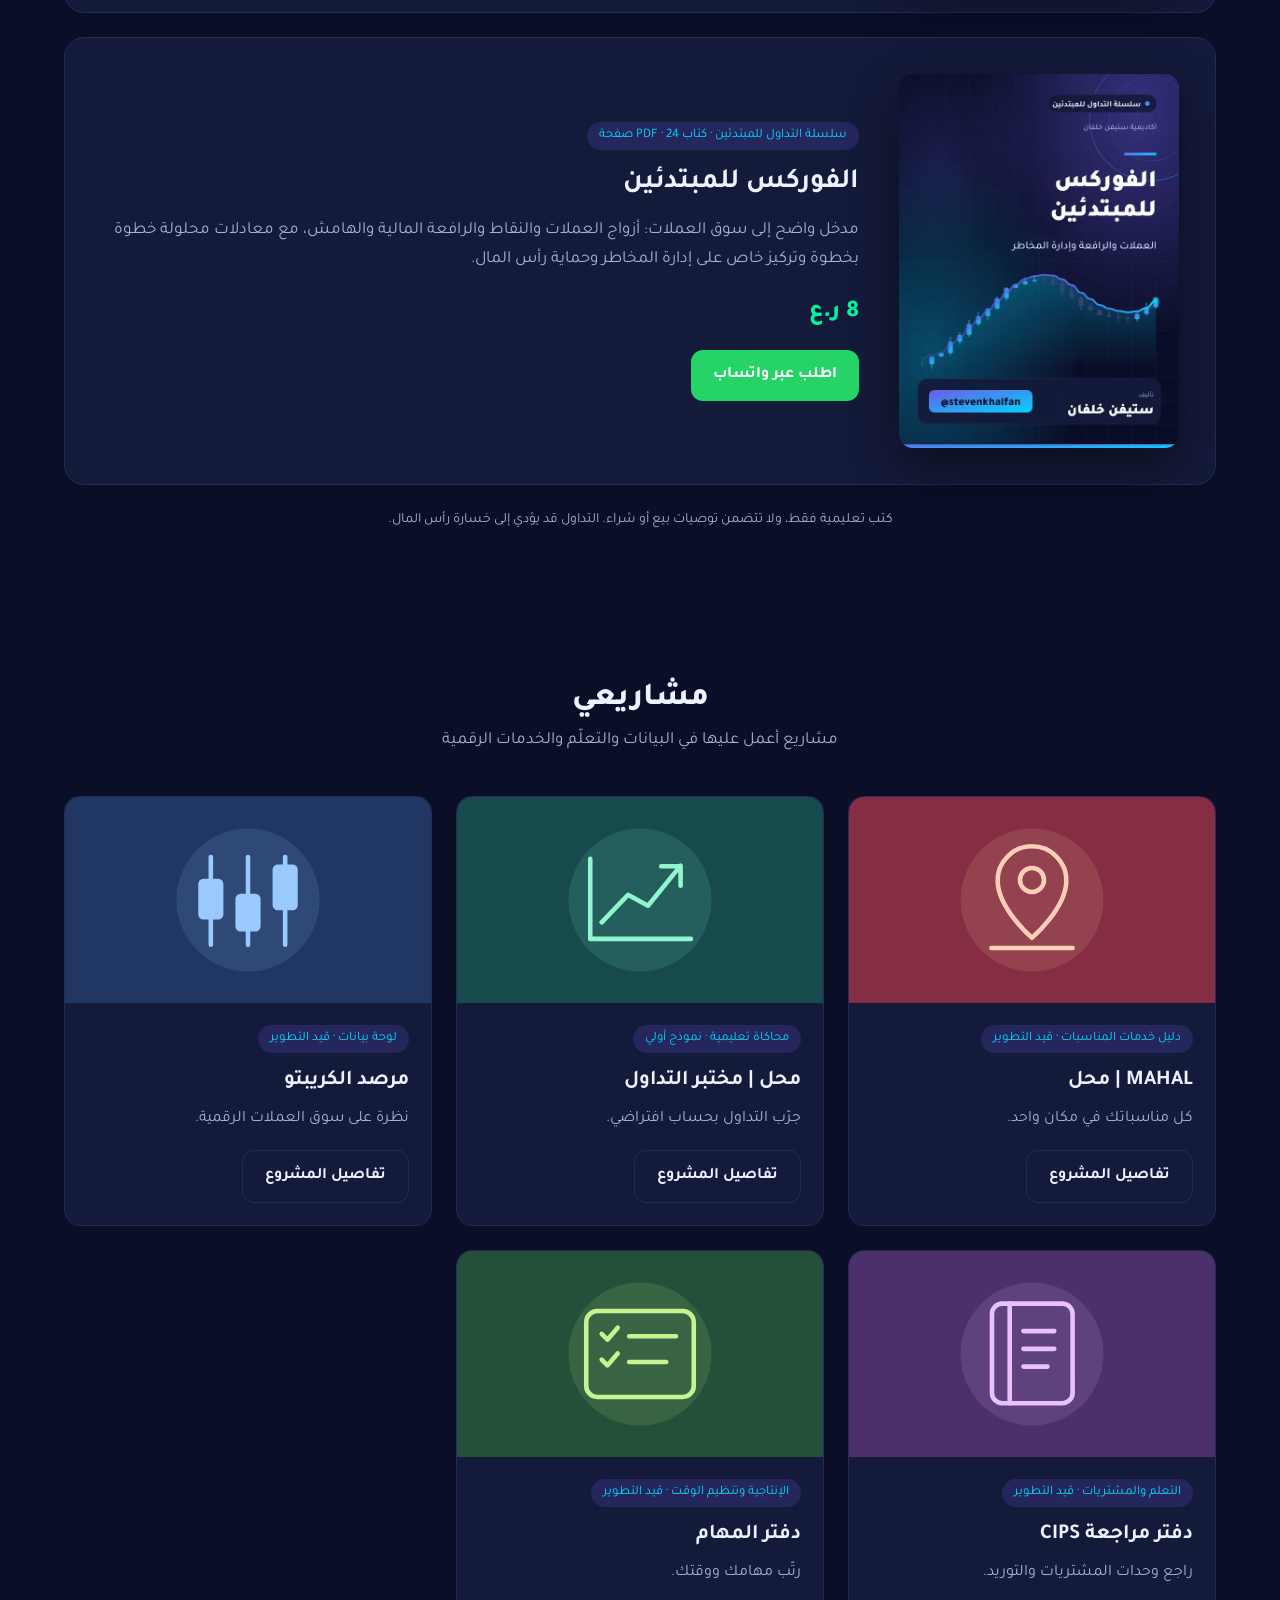
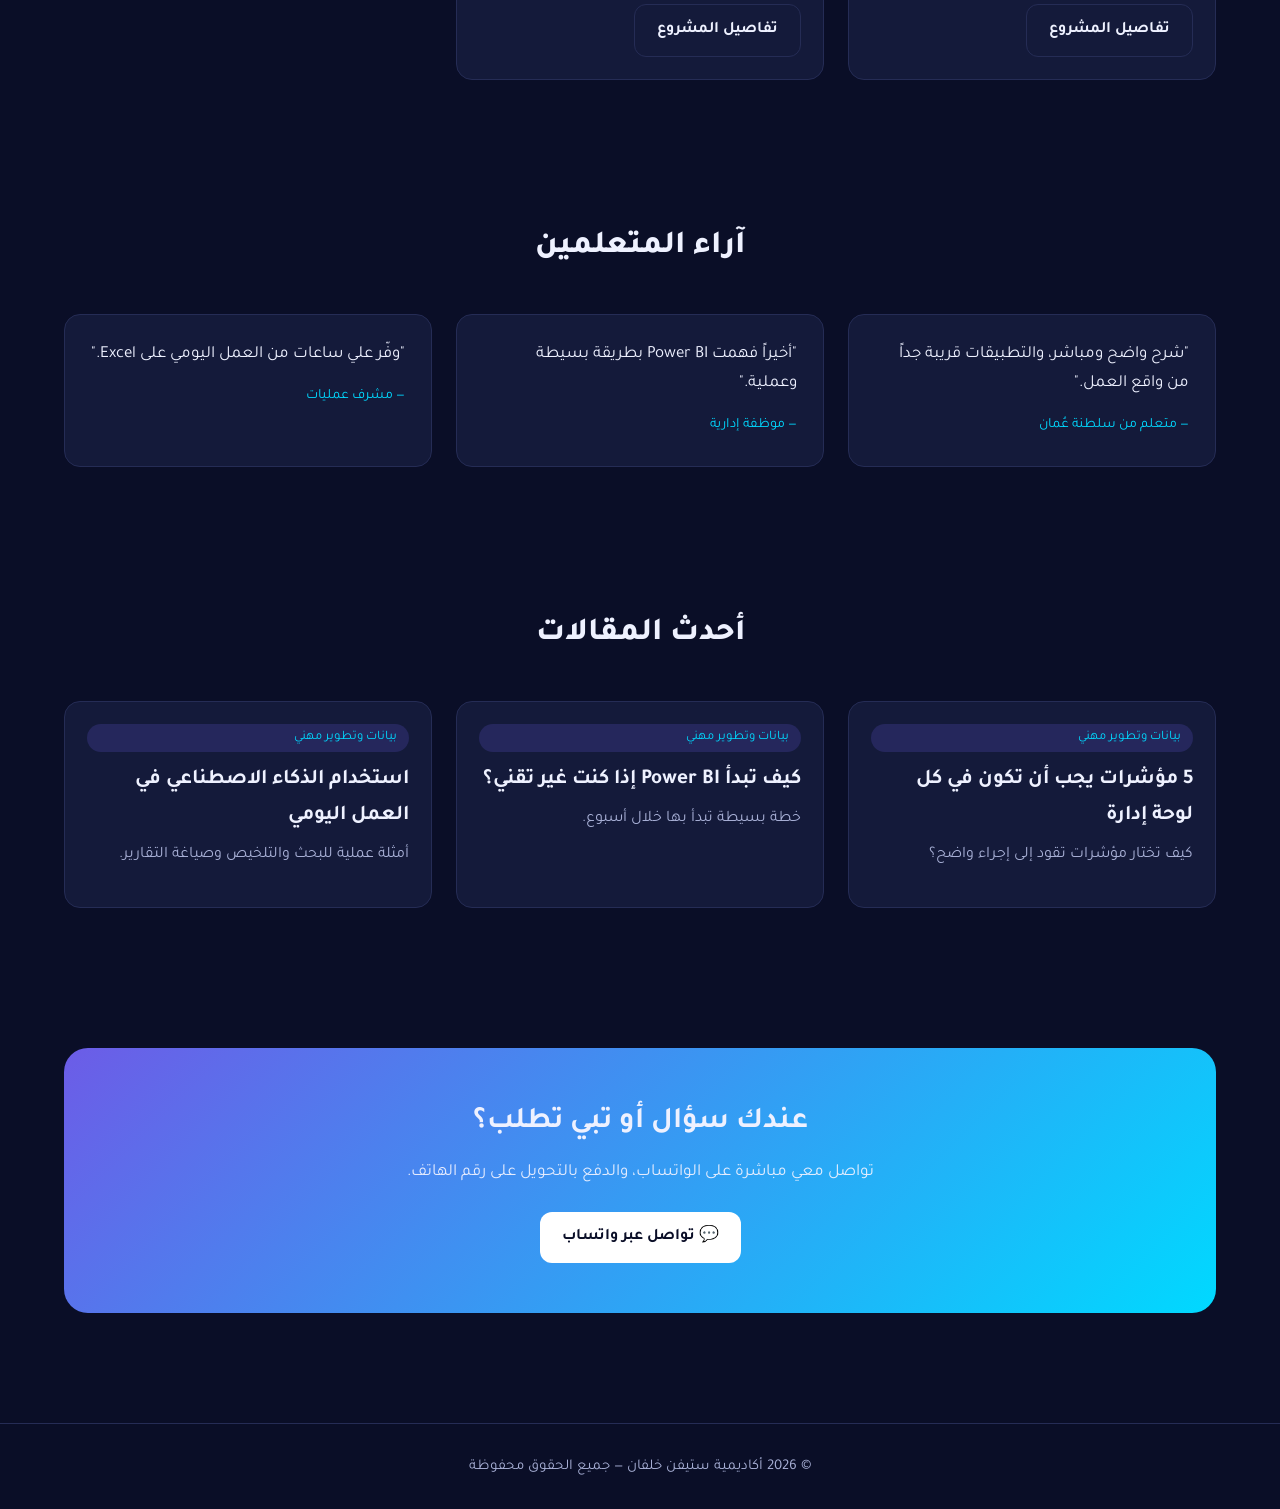
==== commit e08e43ec: "إضافة سلسلة التداول للمبتدئين (3 كتب) إلى قسم الكتب Co-Authored-By: Claude Opus 5.5 <noreply@anthrop" ====
--- a/index.html
+++ b/index.html
@@ -67,6 +67,8 @@
   .book .cover{aspect-ratio:3/4;border-radius:14px;font-size:24px}
   .book h3{font-size:28px;margin-bottom:10px}
   .book p{color:var(--muted);margin-bottom:18px}
+  .book-img{display:block;width:100%;height:auto;aspect-ratio:3/4;border-radius:14px;box-shadow:0 20px 50px rgba(0,0,0,.45)}
+  .books-note{text-align:center;color:var(--muted);font-size:14px;margin-top:8px}
   .quote{background:var(--card);border:1px solid var(--border);border-radius:16px;padding:26px}
   .quote p{font-size:17px;margin-bottom:12px}
   .quote small{color:var(--accent)}
@@ -86,7 +88,7 @@
     .hero-grid,.book{grid-template-columns:1fr}
     .hero-art{max-width:320px;margin:0 auto;font-size:80px}
     .stats{grid-template-columns:repeat(2,1fr)}
-    .book .cover{max-width:240px;margin:0 auto}
+    .book .cover,.book-img{max-width:240px;margin:0 auto}
   }
 </style>
 </head>
@@ -135,7 +137,7 @@
 </div></section>
 
 <section id="books"><div class="container">
-  <div class="title"><h2>الكتب</h2><p>مراجع عملية تختصر عليك الطريق</p></div>
+  <div class="title"><h2>الكتب</h2><p>مراجع عملية مختصرة، وجديدها: سلسلة التداول للمبتدئين</p></div>
   <div id="booksBox"></div>
 </div></section>
 
@@ -225,8 +227,12 @@
 ];
 
 const BOOKS = [
-  { title:"دليل البيانات للإداري المحترف", desc:"كتاب عملي لبناء عقلية تحليلية في العمل، مع أمثلة وتمارين من واقع بيئة العمل.", price:8, color:"c4" }
-];
+  { title:"دليل البيانات للإداري المحترف", desc:"كتاب عملي لبناء عقلية تحليلية في العمل، مع أمثلة وتمارين من واقع بيئة العمل.", price:8, color:"c4" },
+  { title:"الأسهم العالمية للمبتدئين", tag:"سلسلة التداول للمبتدئين · كتاب PDF · 24 صفحة", desc:"دليل مبسّط يشرح لك كيف تعمل أسواق الأسهم العالمية، من الأوامر والمؤشرات إلى إدارة المخاطر، بأمثلة عُمانية وأرقام افتراضية قبل أن تبدأ أول صفقة.", price:8, color:"c2", cover:"assets/books/stocks.webp" },
+  { title:"العملات الرقمية للمبتدئين (Spot)", tag:"سلسلة التداول للمبتدئين · كتاب PDF · 25 صفحة", desc:"افهم البلوك تشين والمحافظ والمنصات والشراء الفوري (Spot) بلغة بسيطة، وتعلّم كيف تحمي نفسك من الاحتيال والتقلبات الحادة قبل أن تشتري أي عملة.", price:8, color:"c4", cover:"assets/books/crypto.webp" },
+  { title:"الفوركس للمبتدئين", tag:"سلسلة التداول للمبتدئين · كتاب PDF · 24 صفحة", desc:"مدخل واضح إلى سوق العملات: أزواج العملات والنقاط والرافعة المالية والهامش، مع معادلات محلولة خطوة بخطوة وتركيز خاص على إدارة المخاطر وحماية رأس المال.", price:8, color:"c1", cover:"assets/books/forex.webp" }
+];
+const BOOKS_NOTE = "كتب تعليمية فقط، ولا تتضمن توصيات بيع أو شراء. التداول قد يؤدي إلى خسارة رأس المال.";
 
 const QUOTES = [
   { text:"شرح واضح ومباشر، والتطبيقات قريبة جداً من واقع العمل.", name:"متعلم من سلطنة عُمان" },
@@ -262,13 +268,14 @@
 
 document.getElementById('booksBox').innerHTML = BOOKS.map(b => `
   <div class="book" style="margin-bottom:24px">
-    <div class="cover ${b.color||'c4'}">${b.title}</div>
+    ${b.cover ? `<img class="book-img" src="${b.cover}" width="600" height="800" alt="غلاف كتاب ${b.title}" loading="lazy">` : `<div class="cover ${b.color||'c4'}">${b.title}</div>`}
     <div>
+      ${b.tag ? `<span class="tag">${b.tag}</span>` : ''}
       <h3>${b.title}</h3><p>${b.desc}</p>
       <div class="price">${b.price} ر.ع</div>
       <a class="btn btn-wa" target="_blank" href="${wa(orderMsg(b.title,b.price))}">اطلب عبر واتساب</a>
     </div>
-  </div>`).join('');
+  </div>`).join('') + `<p class="books-note">${BOOKS_NOTE}</p>`;
 
 document.getElementById('quotesGrid').innerHTML = QUOTES.map(q =>
   `<div class="quote"><p>"${q.text}"</p><small>— ${q.name}</small></div>`).join('');
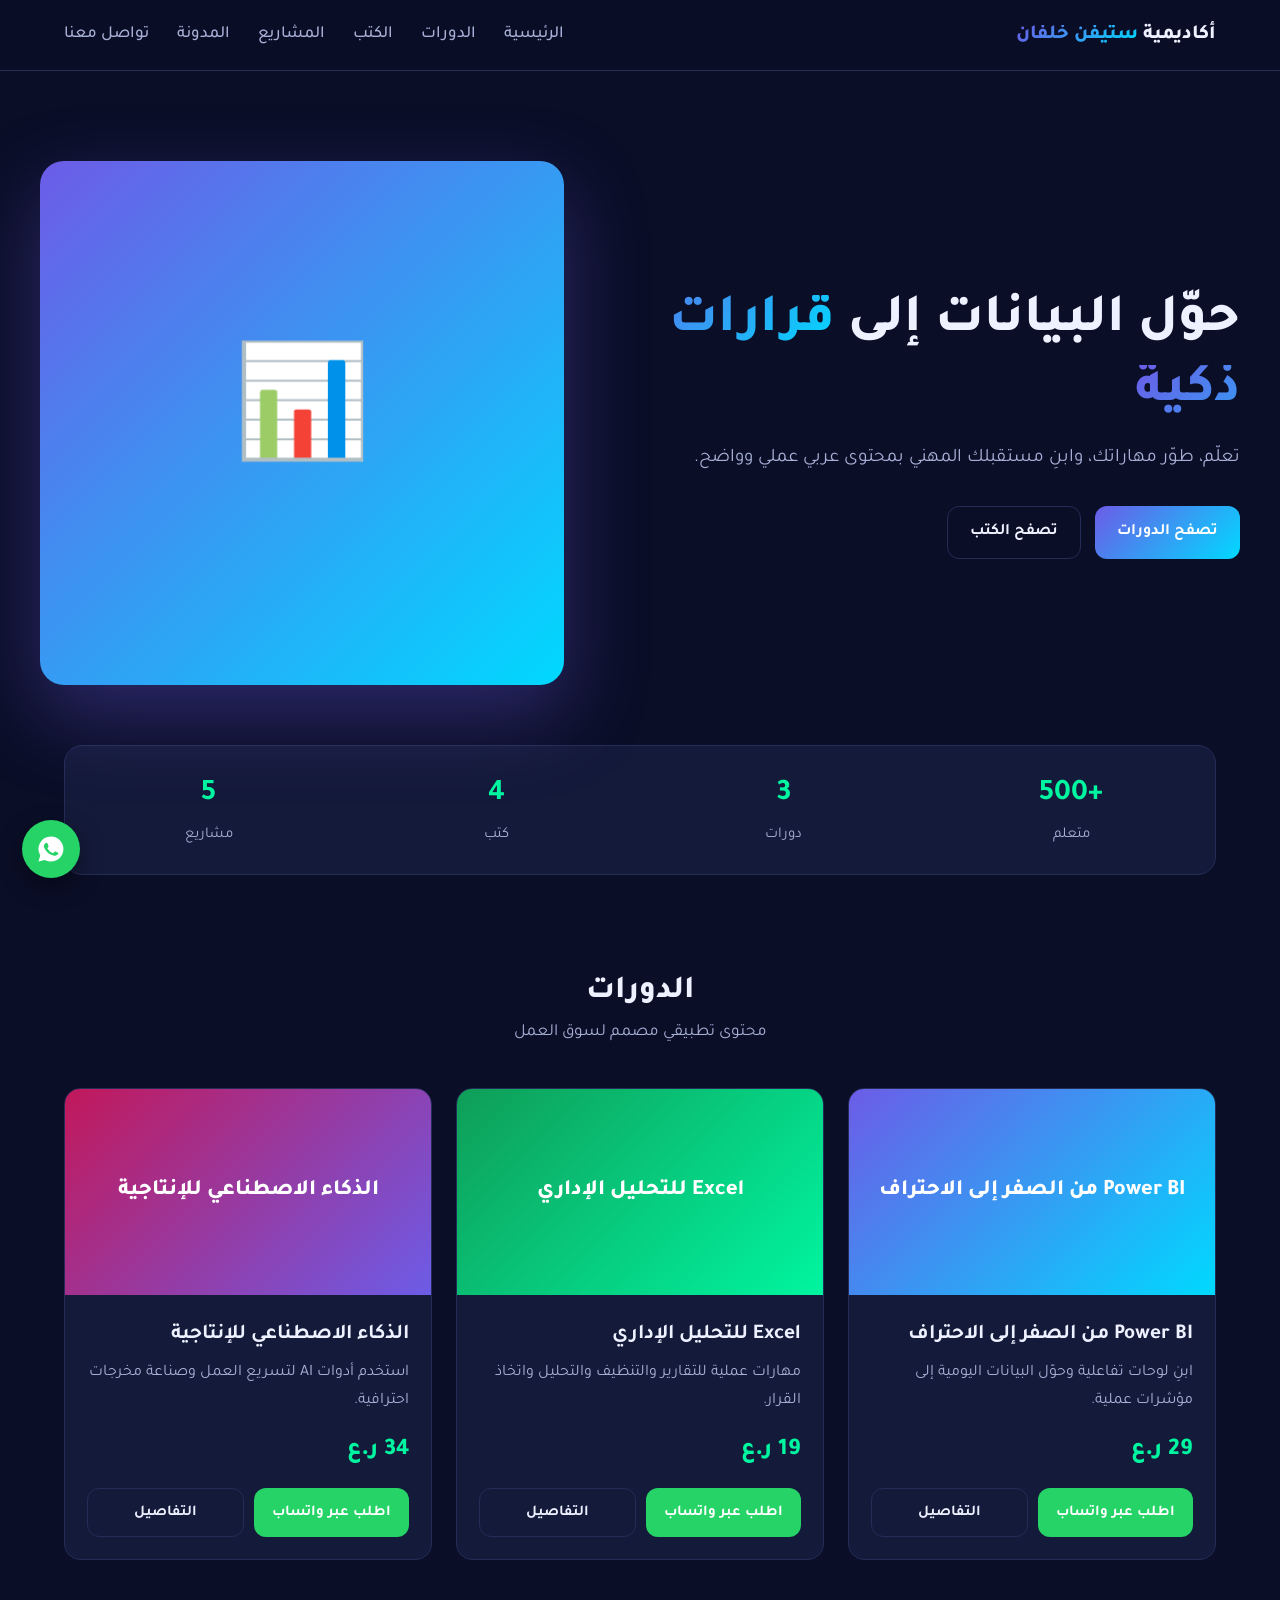
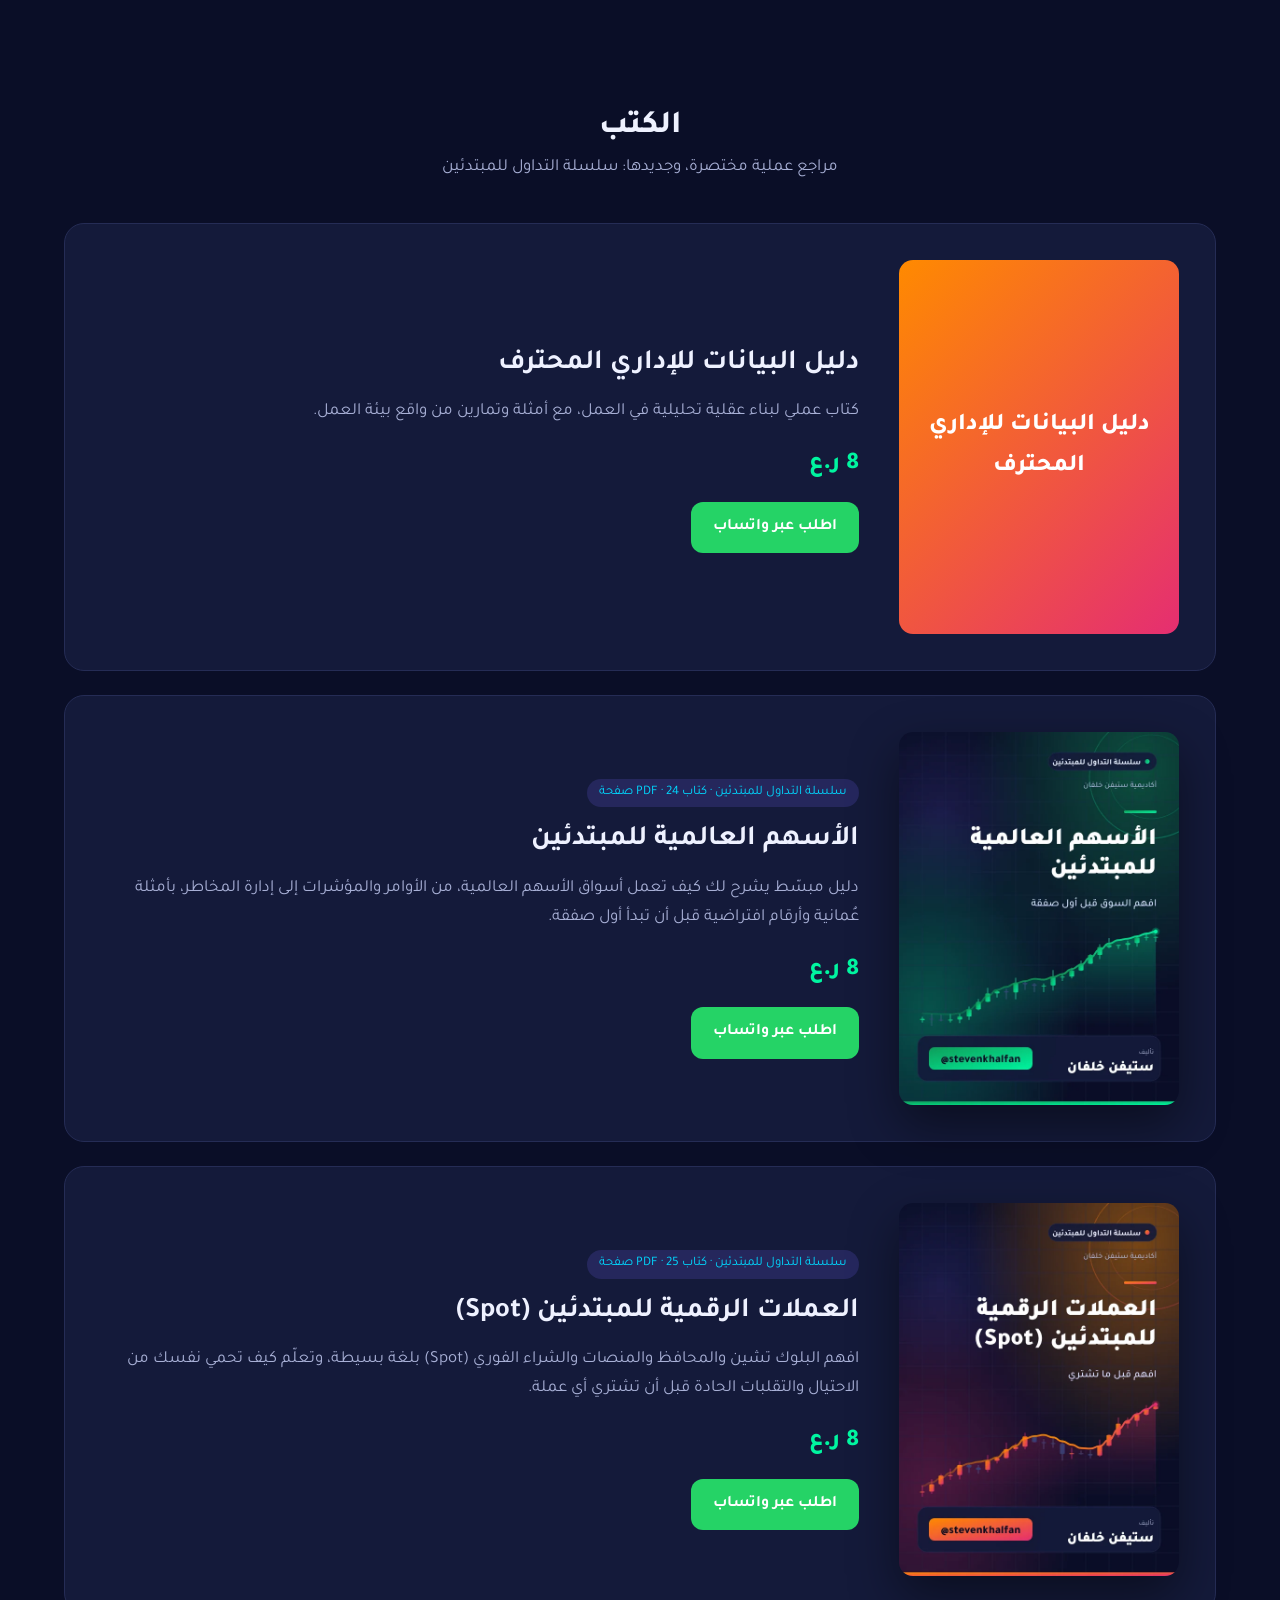
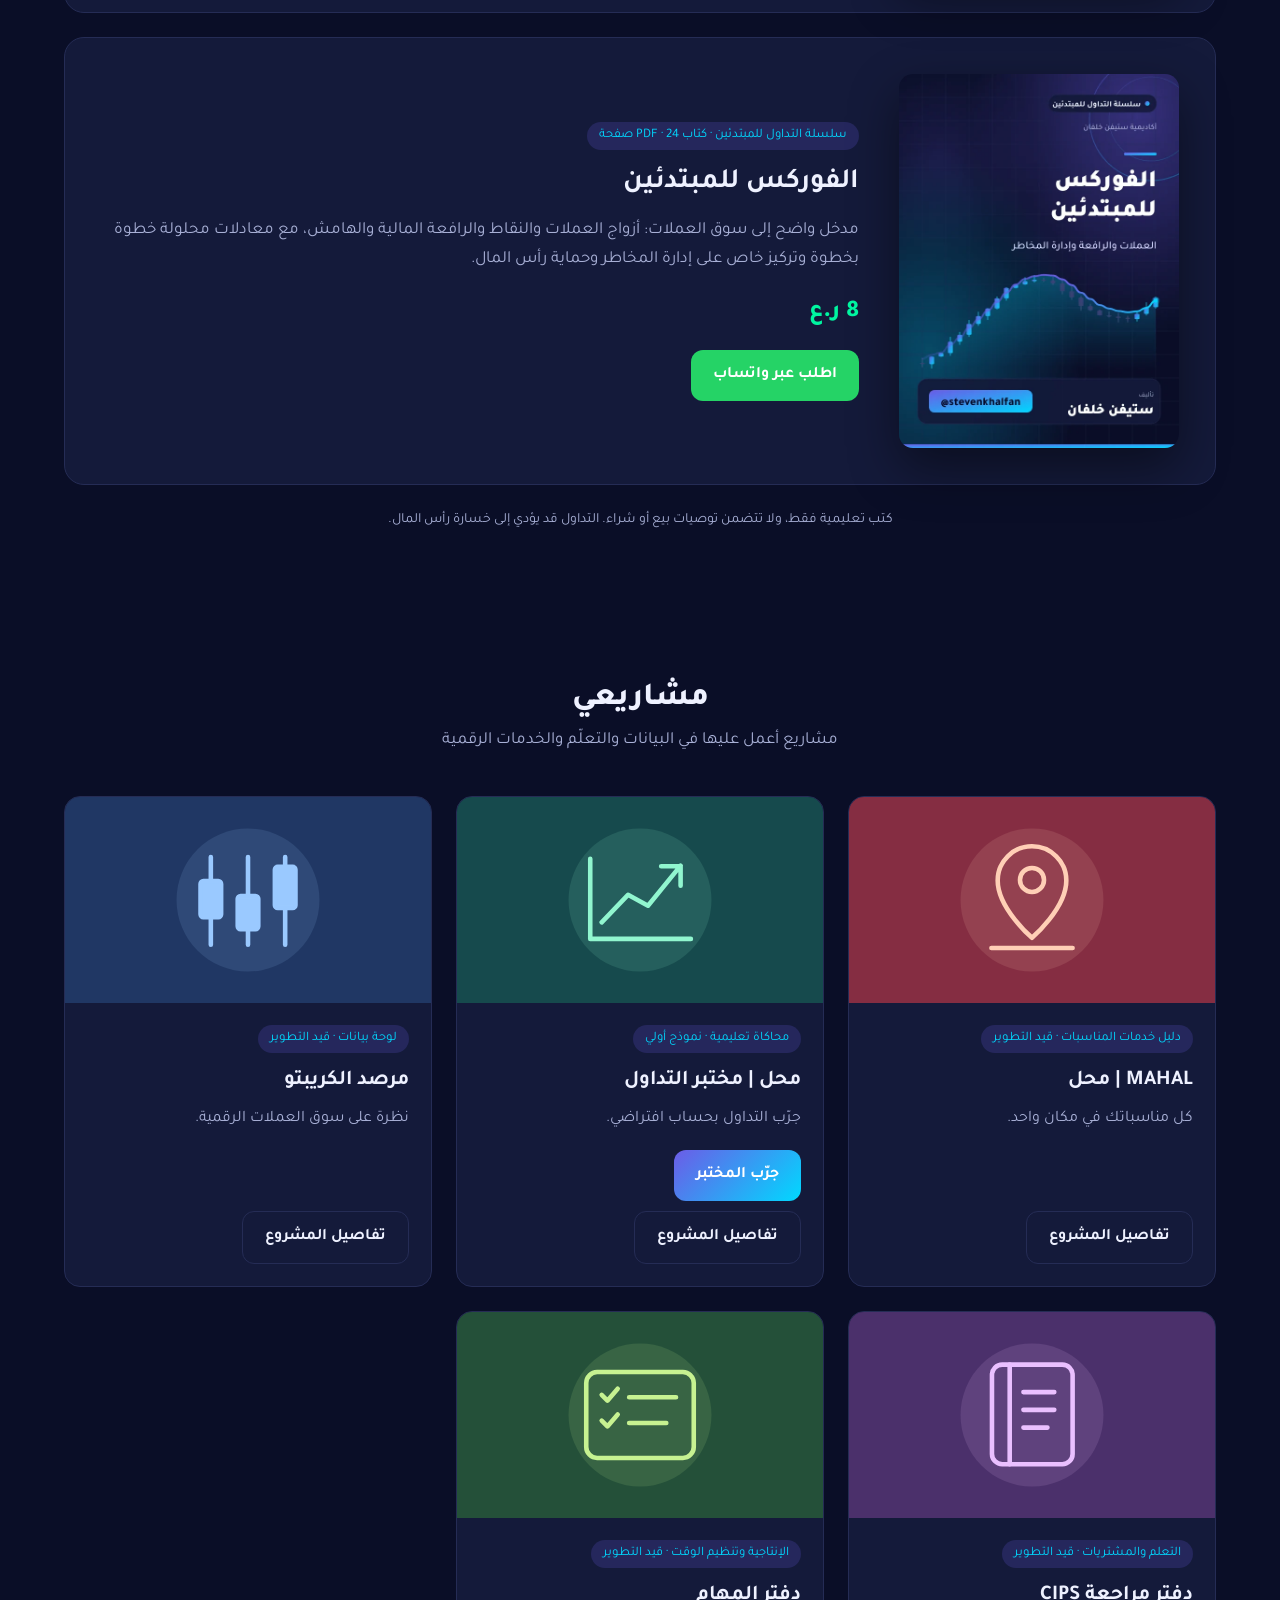
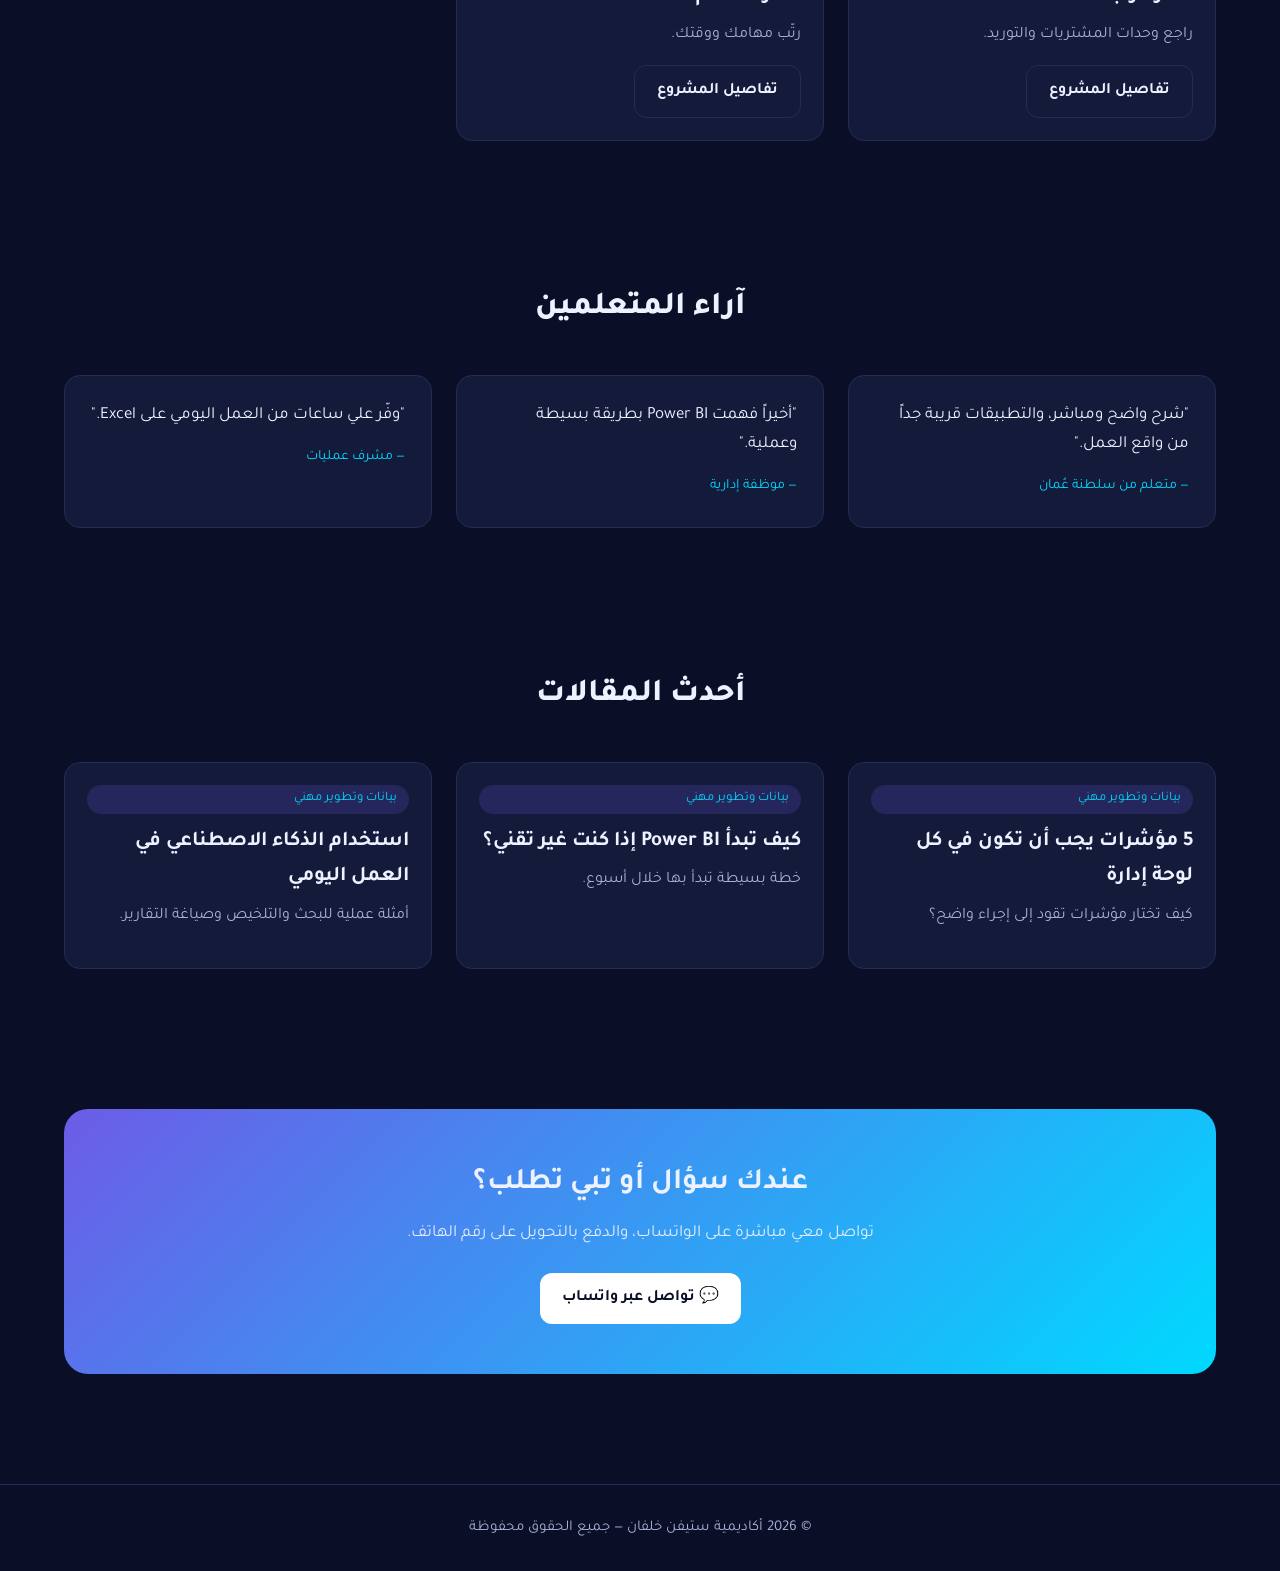
==== commit 18ef8a8f: "ربط مشروع مختبر التداول بالنسخة المنشورة على Vercel Co-Authored-By: Claude Opus 5.5 <noreply@anthrop" ====
--- a/index.html
+++ b/index.html
@@ -159,6 +159,7 @@
         <span class="tag">محاكاة تعليمية · نموذج أولي</span>
         <h3>محل | مختبر التداول</h3>
         <p>جرّب التداول بحساب افتراضي.</p>
+        <a class="btn btn-main" style="margin-bottom:10px" href="https://steven-khalfan-trading-lab.vercel.app/app" target="_blank" rel="noopener">جرّب المختبر</a>
         <a class="btn btn-ghost" href="projects.html#trading-lab" aria-label="تفاصيل مشروع محل | مختبر التداول">تفاصيل المشروع</a>
       </div>
     </article>
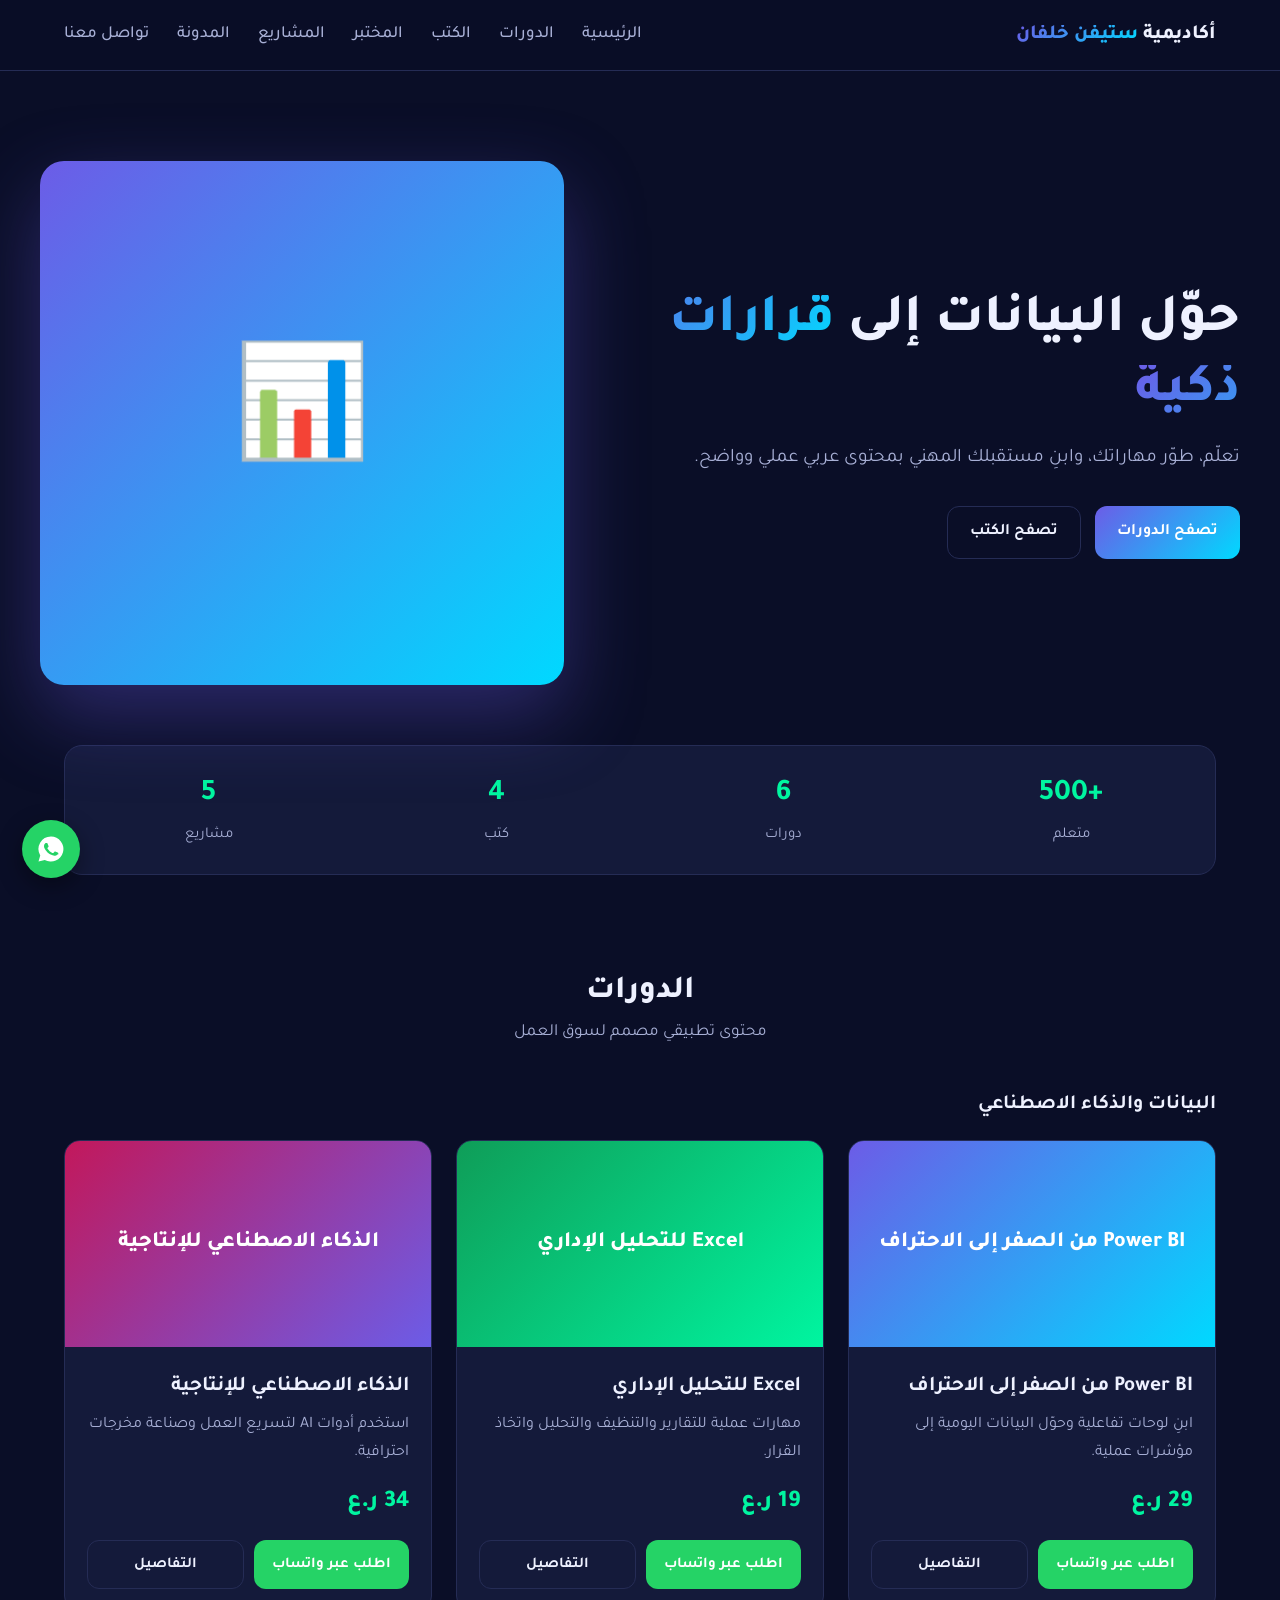
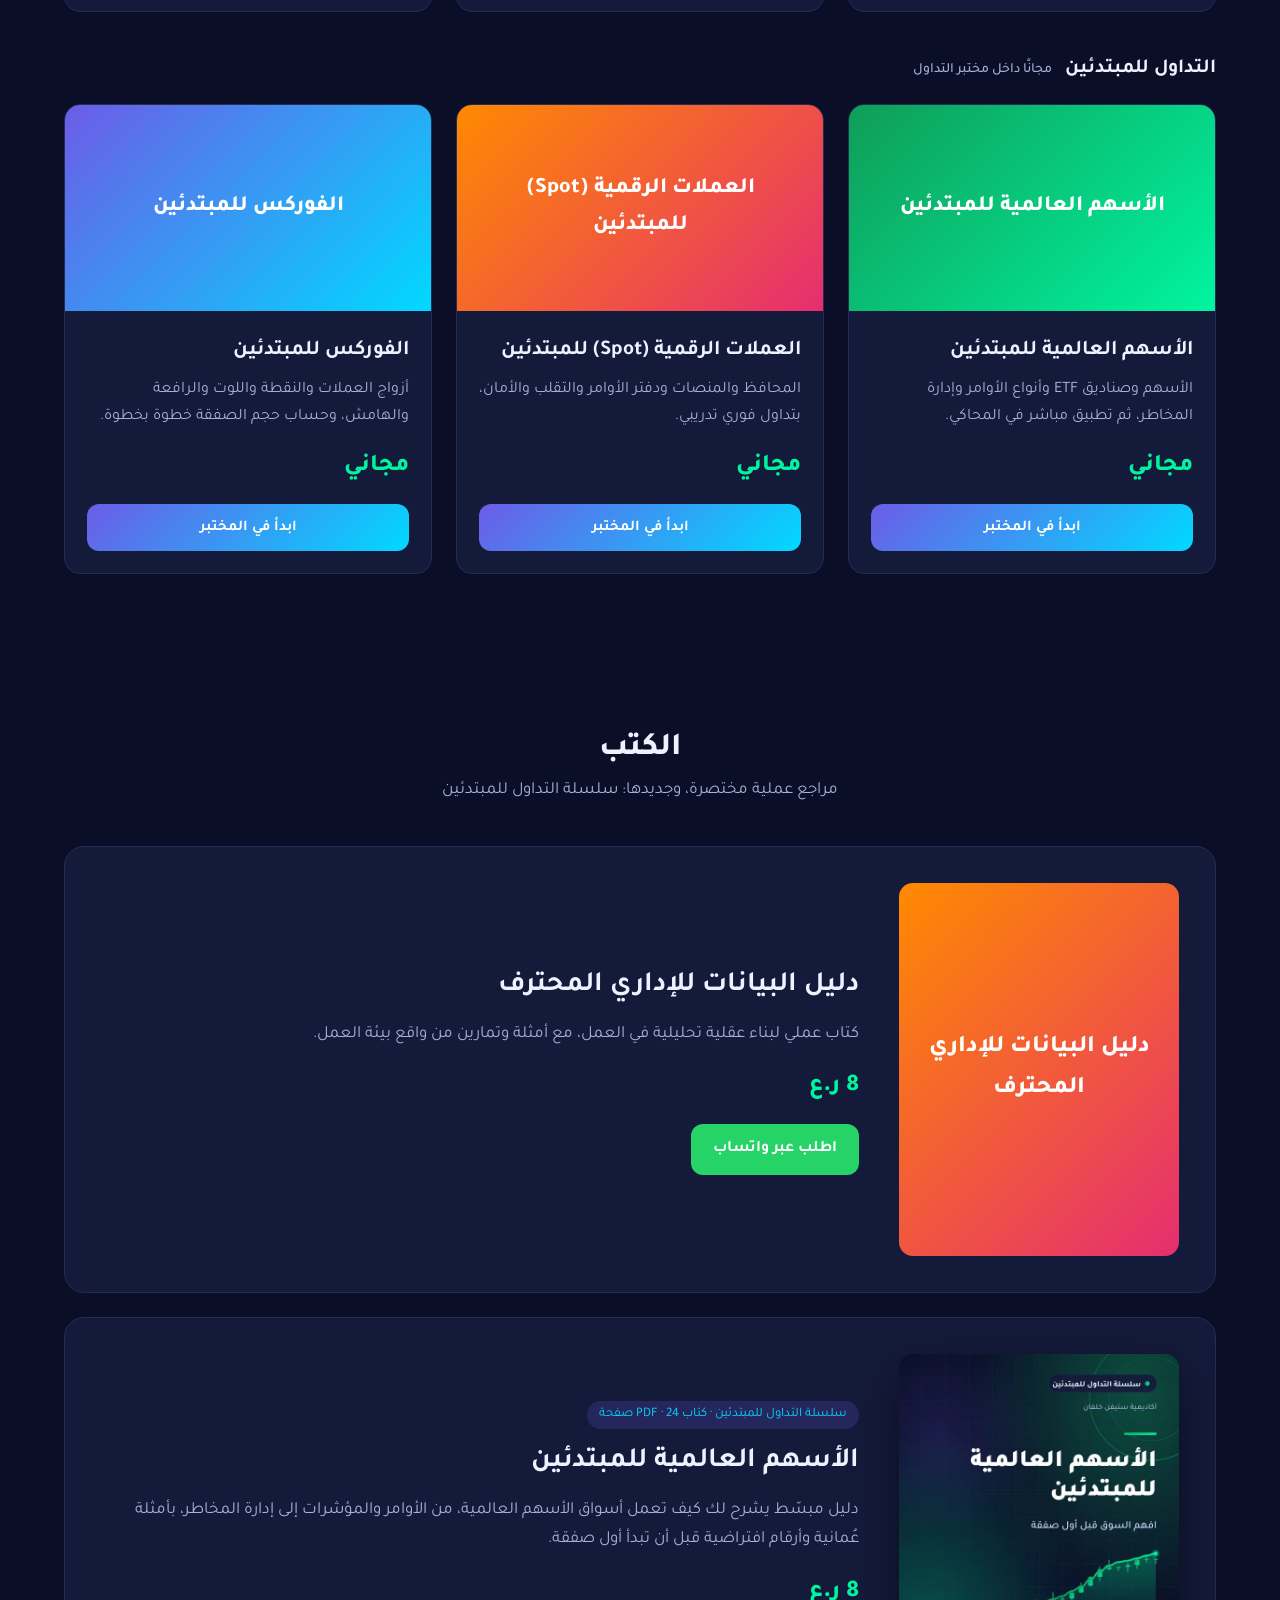
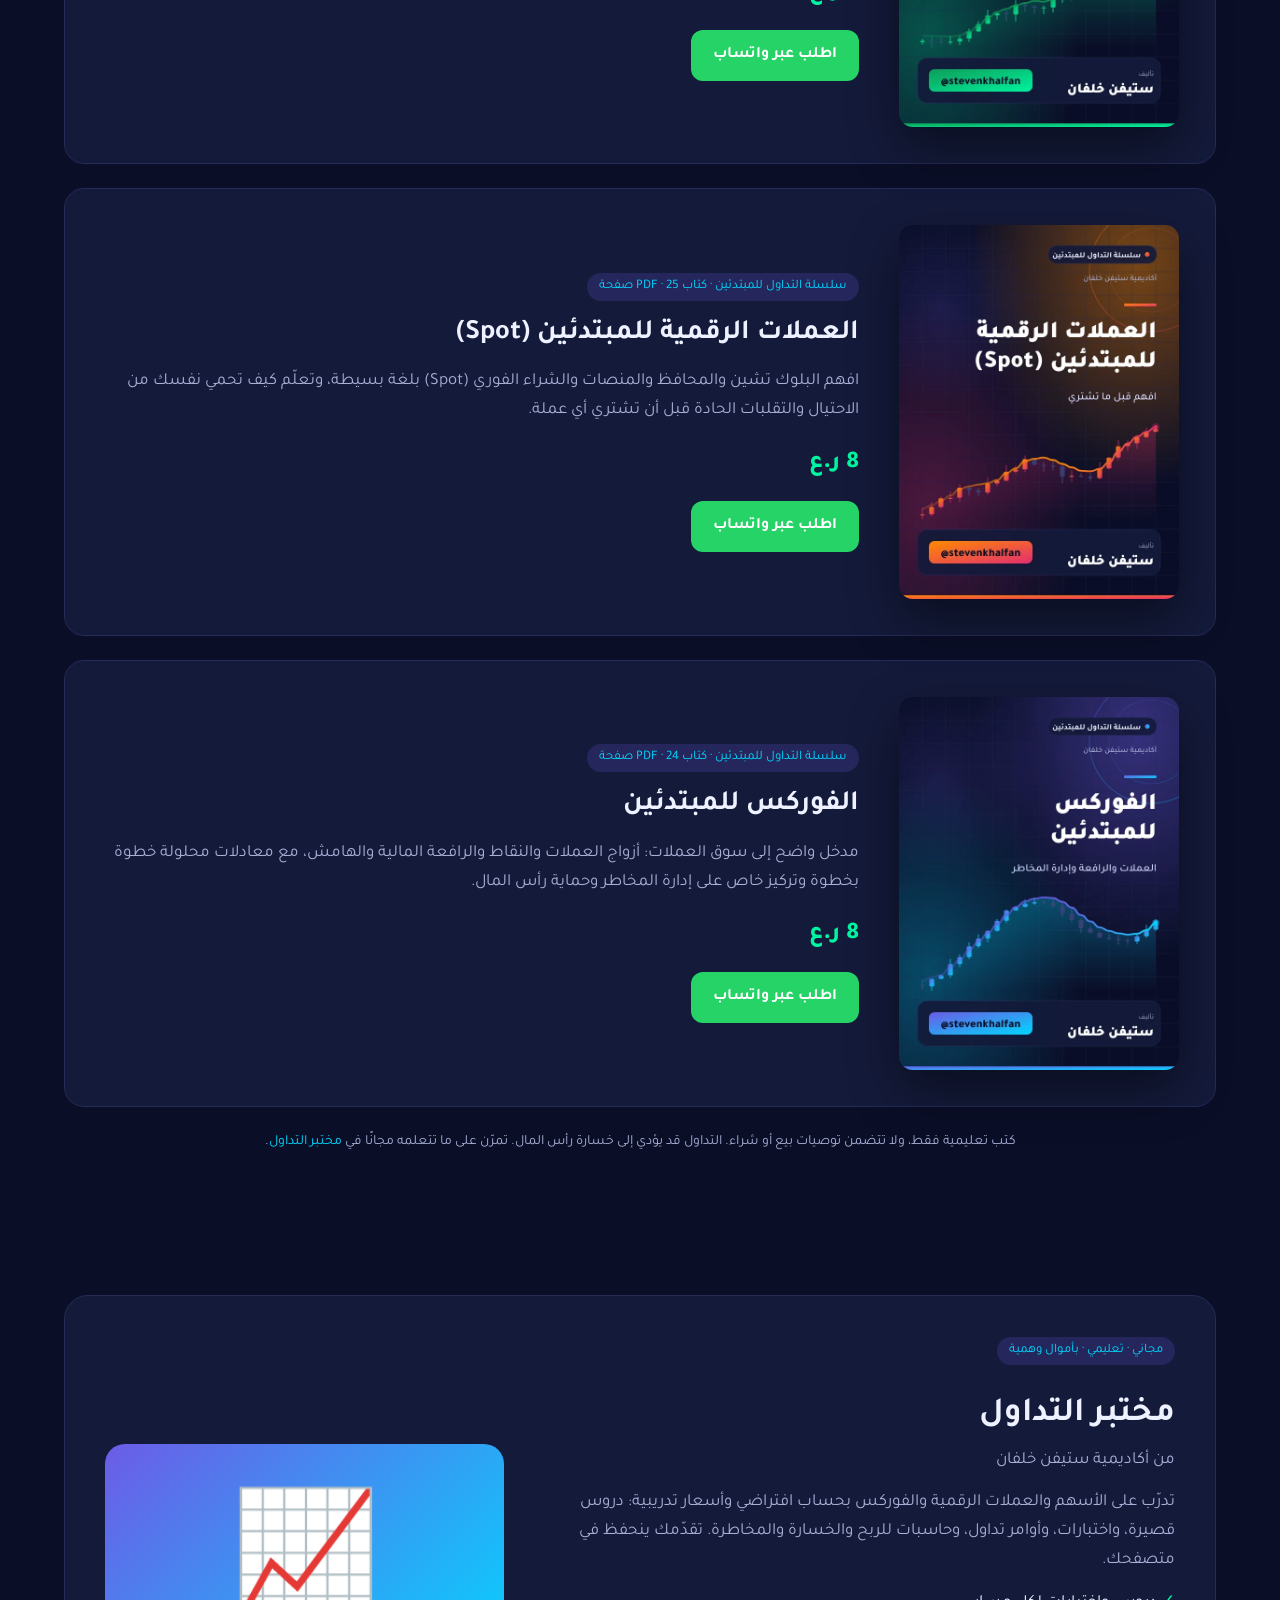
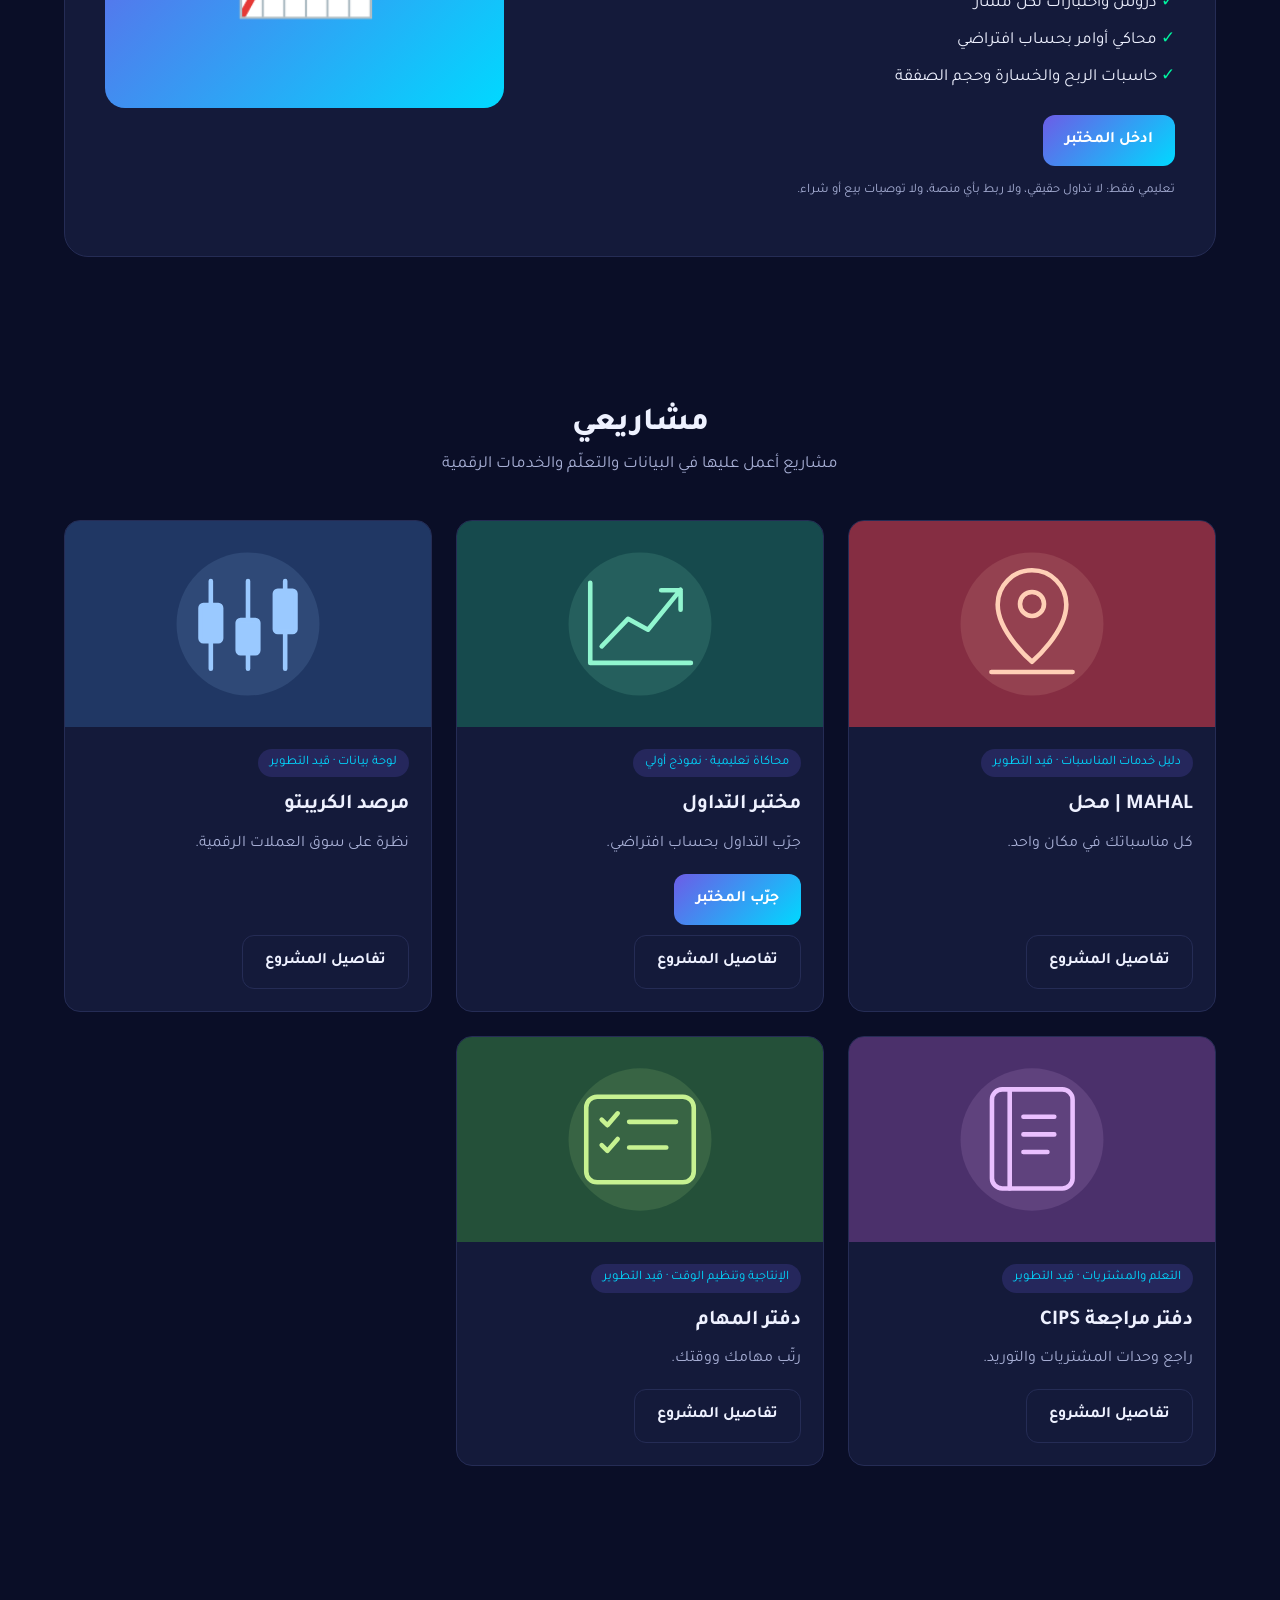
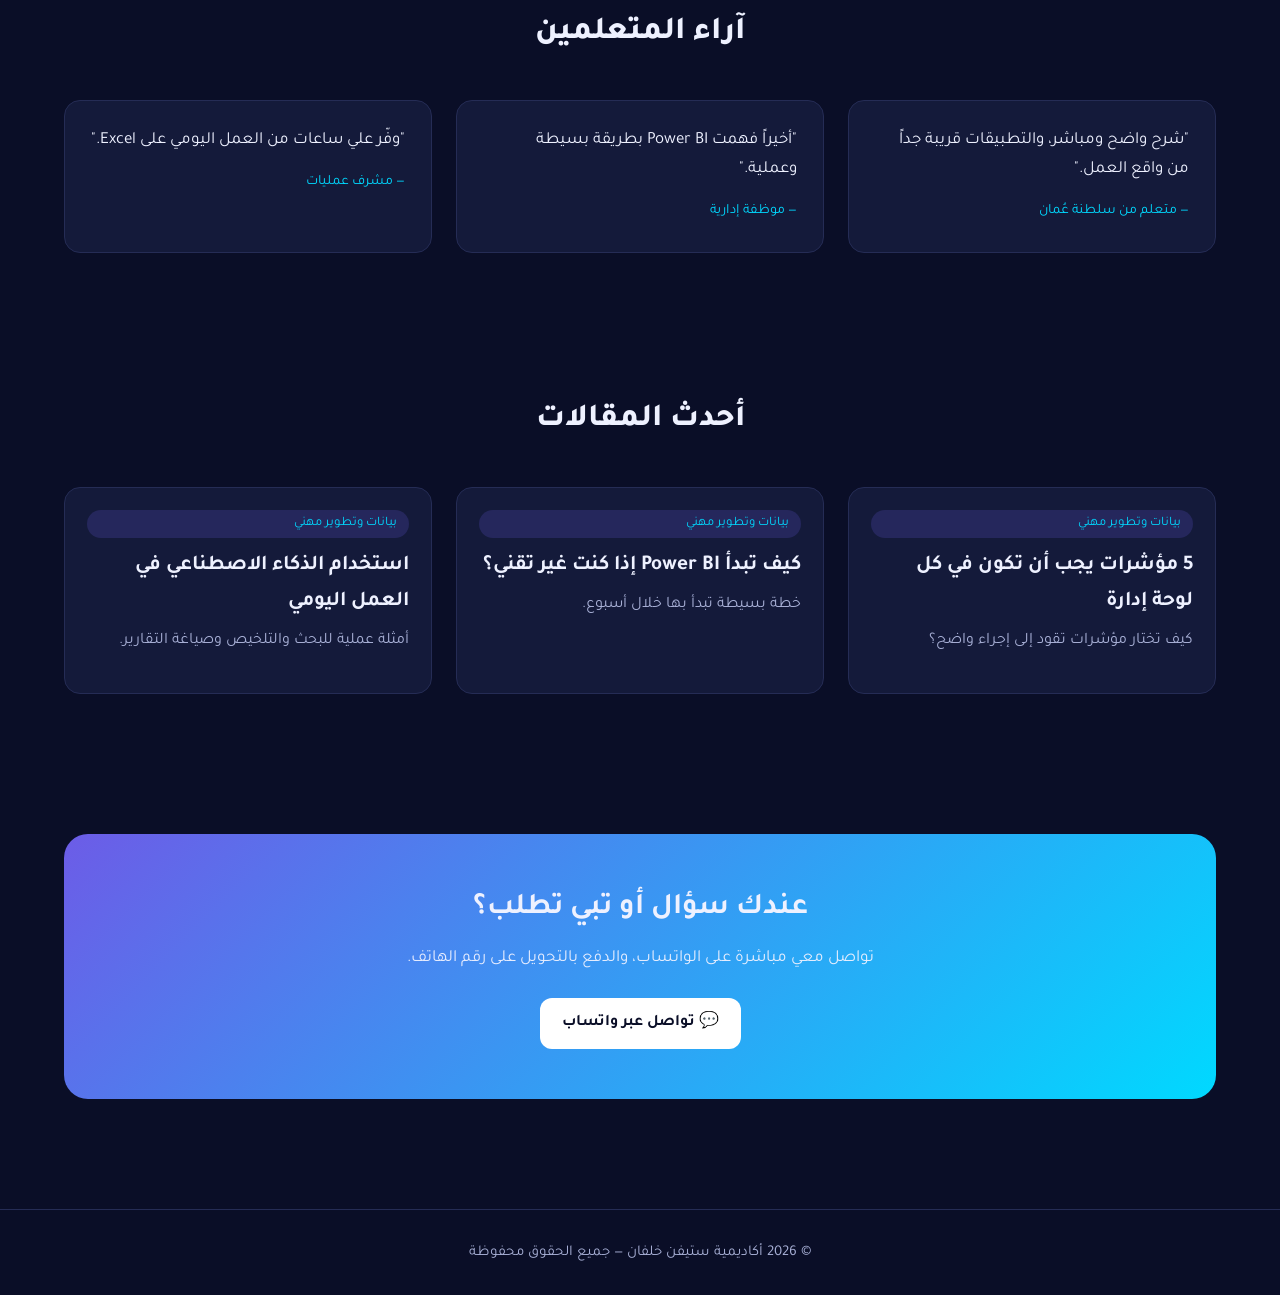
==== commit a29df7b5: "الأكاديمية: قسم «مختبر التداول»، ومسار دورات التداول للمبتدئين، وتغيير اسم المشروع Co-Authored-By: C" ====
--- a/index.html
+++ b/index.html
@@ -68,6 +68,19 @@
   .book h3{font-size:28px;margin-bottom:10px}
   .book p{color:var(--muted);margin-bottom:18px}
   .book-img{display:block;width:100%;height:auto;aspect-ratio:3/4;border-radius:14px;box-shadow:0 20px 50px rgba(0,0,0,.45)}
+  .group-title{font-size:20px;margin:8px 0 18px;color:var(--text)}
+  .group-title small{font-size:14px;color:var(--muted);font-weight:500;margin-inline-start:8px}
+  #tradingGrid{margin-bottom:8px}
+  #coursesGrid + .group-title{margin-top:40px}
+  .lab-box{display:grid;grid-template-columns:1.6fr 1fr;gap:32px;align-items:center;background:var(--card);border:1px solid var(--border);border-radius:24px;padding:40px}
+  .lab-box h2{font-size:34px;margin:12px 0 2px}
+  .lab-sub{color:var(--accent);margin-bottom:14px}
+  .lab-box p{color:var(--muted);margin-bottom:14px}
+  .lab-list{list-style:none;padding:0;margin:0 0 22px;display:grid;gap:8px}
+  .lab-list li::before{content:"✓ ";color:var(--green)}
+  .lab-note{font-size:13px;margin-top:14px}
+  .lab-art{font-size:120px;text-align:center;background:var(--grad);border-radius:20px;padding:30px 0}
+  .books-note a{color:var(--accent)}
   .books-note{text-align:center;color:var(--muted);font-size:14px;margin-top:8px}
   .quote{background:var(--card);border:1px solid var(--border);border-radius:16px;padding:26px}
   .quote p{font-size:17px;margin-bottom:12px}
@@ -89,6 +102,8 @@
     .hero-art{max-width:320px;margin:0 auto;font-size:80px}
     .stats{grid-template-columns:repeat(2,1fr)}
     .book .cover,.book-img{max-width:240px;margin:0 auto}
+    .lab-box{grid-template-columns:1fr;padding:26px}
+    .lab-art{display:none}
   }
 </style>
 </head>
@@ -100,6 +115,7 @@
       <li><a href="#home">الرئيسية</a></li>
       <li><a href="#courses">الدورات</a></li>
       <li><a href="#books">الكتب</a></li>
+      <li><a href="#lab">المختبر</a></li>
       <li><a href="#projects">المشاريع</a></li>
       <li><a href="#blog">المدونة</a></li>
       <li><a href="#contact">تواصل معنا</a></li>
@@ -133,12 +149,30 @@
 
 <section id="courses"><div class="container">
   <div class="title"><h2>الدورات</h2><p>محتوى تطبيقي مصمم لسوق العمل</p></div>
+  <h3 class="group-title">البيانات والذكاء الاصطناعي</h3>
   <div class="grid" id="coursesGrid"></div>
+  <h3 class="group-title">التداول للمبتدئين <small>مجانًا داخل مختبر التداول</small></h3>
+  <div class="grid" id="tradingGrid"></div>
 </div></section>
 
 <section id="books"><div class="container">
   <div class="title"><h2>الكتب</h2><p>مراجع عملية مختصرة، وجديدها: سلسلة التداول للمبتدئين</p></div>
   <div id="booksBox"></div>
+</div></section>
+
+<section id="lab"><div class="container">
+  <div class="lab-box">
+    <div>
+      <span class="tag">مجاني · تعليمي · بأموال وهمية</span>
+      <h2>مختبر التداول</h2>
+      <p class="lab-sub">من أكاديمية ستيفن خلفان</p>
+      <p>تدرّب على الأسهم والعملات الرقمية والفوركس بحساب افتراضي وأسعار تدريبية: دروس قصيرة، واختبارات، وأوامر تداول، وحاسبات للربح والخسارة والمخاطرة. تقدّمك ينحفظ في متصفحك.</p>
+      <ul class="lab-list"><li>دروس واختبارات لكل مسار</li><li>محاكي أوامر بحساب افتراضي</li><li>حاسبات الربح والخسارة وحجم الصفقة</li></ul>
+      <a class="btn btn-main" href="https://steven-khalfan-trading-lab.vercel.app/app" target="_blank" rel="noopener">ادخل المختبر</a>
+      <p class="lab-note">تعليمي فقط: لا تداول حقيقي، ولا ربط بأي منصة، ولا توصيات بيع أو شراء.</p>
+    </div>
+    <div class="lab-art" aria-hidden="true">📈</div>
+  </div>
 </div></section>
 
 <section id="projects"><div class="container">
@@ -157,10 +191,10 @@
       <img class="project-cover" src="assets/projects/trading-lab.svg" width="640" height="360" alt="" loading="lazy">
       <div class="card-body">
         <span class="tag">محاكاة تعليمية · نموذج أولي</span>
-        <h3>محل | مختبر التداول</h3>
+        <h3>مختبر التداول</h3>
         <p>جرّب التداول بحساب افتراضي.</p>
         <a class="btn btn-main" style="margin-bottom:10px" href="https://steven-khalfan-trading-lab.vercel.app/app" target="_blank" rel="noopener">جرّب المختبر</a>
-        <a class="btn btn-ghost" href="projects.html#trading-lab" aria-label="تفاصيل مشروع محل | مختبر التداول">تفاصيل المشروع</a>
+        <a class="btn btn-ghost" href="projects.html#trading-lab" aria-label="تفاصيل مشروع مختبر التداول">تفاصيل المشروع</a>
       </div>
     </article>
     <article class="card project-card">
@@ -233,7 +267,14 @@
   { title:"العملات الرقمية للمبتدئين (Spot)", tag:"سلسلة التداول للمبتدئين · كتاب PDF · 25 صفحة", desc:"افهم البلوك تشين والمحافظ والمنصات والشراء الفوري (Spot) بلغة بسيطة، وتعلّم كيف تحمي نفسك من الاحتيال والتقلبات الحادة قبل أن تشتري أي عملة.", price:8, color:"c4", cover:"assets/books/crypto.webp" },
   { title:"الفوركس للمبتدئين", tag:"سلسلة التداول للمبتدئين · كتاب PDF · 24 صفحة", desc:"مدخل واضح إلى سوق العملات: أزواج العملات والنقاط والرافعة المالية والهامش، مع معادلات محلولة خطوة بخطوة وتركيز خاص على إدارة المخاطر وحماية رأس المال.", price:8, color:"c1", cover:"assets/books/forex.webp" }
 ];
-const BOOKS_NOTE = "كتب تعليمية فقط، ولا تتضمن توصيات بيع أو شراء. التداول قد يؤدي إلى خسارة رأس المال.";
+const BOOKS_NOTE = "كتب تعليمية فقط، ولا تتضمن توصيات بيع أو شراء. التداول قد يؤدي إلى خسارة رأس المال. تمرّن على ما تتعلمه مجانًا في <a href=\"#lab\">مختبر التداول</a>.";
+
+const LAB_URL = "https://steven-khalfan-trading-lab.vercel.app/app";
+const TRADING = [
+  { title:"الأسهم العالمية للمبتدئين", desc:"الأسهم وصناديق ETF وأنواع الأوامر وإدارة المخاطر، ثم تطبيق مباشر في المحاكي.", color:"c2" },
+  { title:"العملات الرقمية (Spot) للمبتدئين", desc:"المحافظ والمنصات ودفتر الأوامر والتقلب والأمان، بتداول فوري تدريبي.", color:"c4" },
+  { title:"الفوركس للمبتدئين", desc:"أزواج العملات والنقطة واللوت والرافعة والهامش، وحساب حجم الصفقة خطوة بخطوة.", color:"c1" }
+];
 
 const QUOTES = [
   { text:"شرح واضح ومباشر، والتطبيقات قريبة جداً من واقع العمل.", name:"متعلم من سلطنة عُمان" },
@@ -266,6 +307,13 @@
 }
 
 document.getElementById('coursesGrid').innerHTML = COURSES.map(productCard).join('');
+document.getElementById('tradingGrid').innerHTML = TRADING.map(x => `<div class="card">
+    <div class="cover ${x.color}">${x.title}</div>
+    <div class="card-body">
+      <h3>${x.title}</h3><p>${x.desc}</p>
+      <div class="price">مجاني</div>
+      <div class="card-btns"><a class="btn btn-main" target="_blank" rel="noopener" href="${LAB_URL}">ابدأ في المختبر</a></div>
+    </div></div>`).join('');
 
 document.getElementById('booksBox').innerHTML = BOOKS.map(b => `
   <div class="book" style="margin-bottom:24px">
@@ -285,7 +333,7 @@
   `<div class="card"><div class="card-body"><span class="tag">بيانات وتطوير مهني</span>
    <h3>${p.title}</h3><p>${p.desc}</p></div></div>`).join('');
 
-document.getElementById('sCourses').textContent = COURSES.length;
+document.getElementById('sCourses').textContent = COURSES.length + TRADING.length;
 document.getElementById('sBooks').textContent = BOOKS.length;
 document.getElementById('year').textContent = new Date().getFullYear();
 document.getElementById('waFloat').href = wa("السلام عليكم");
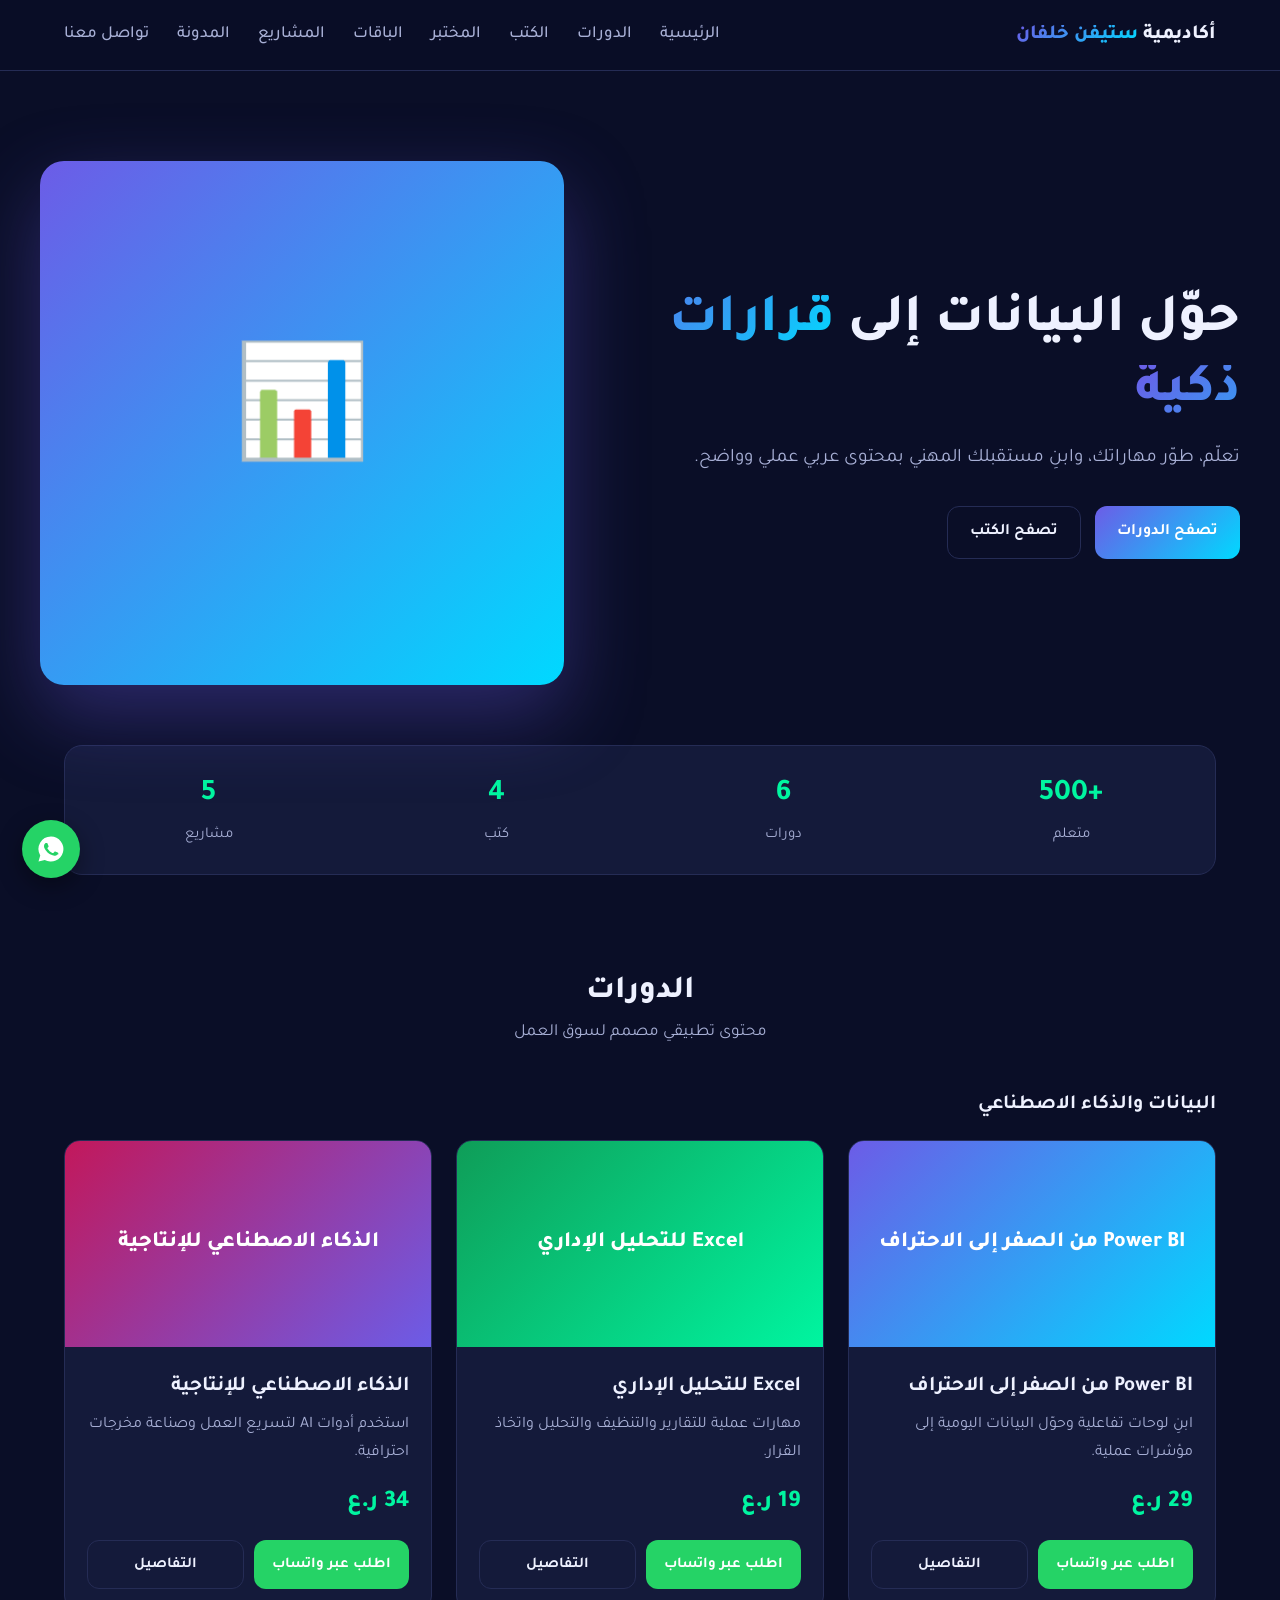
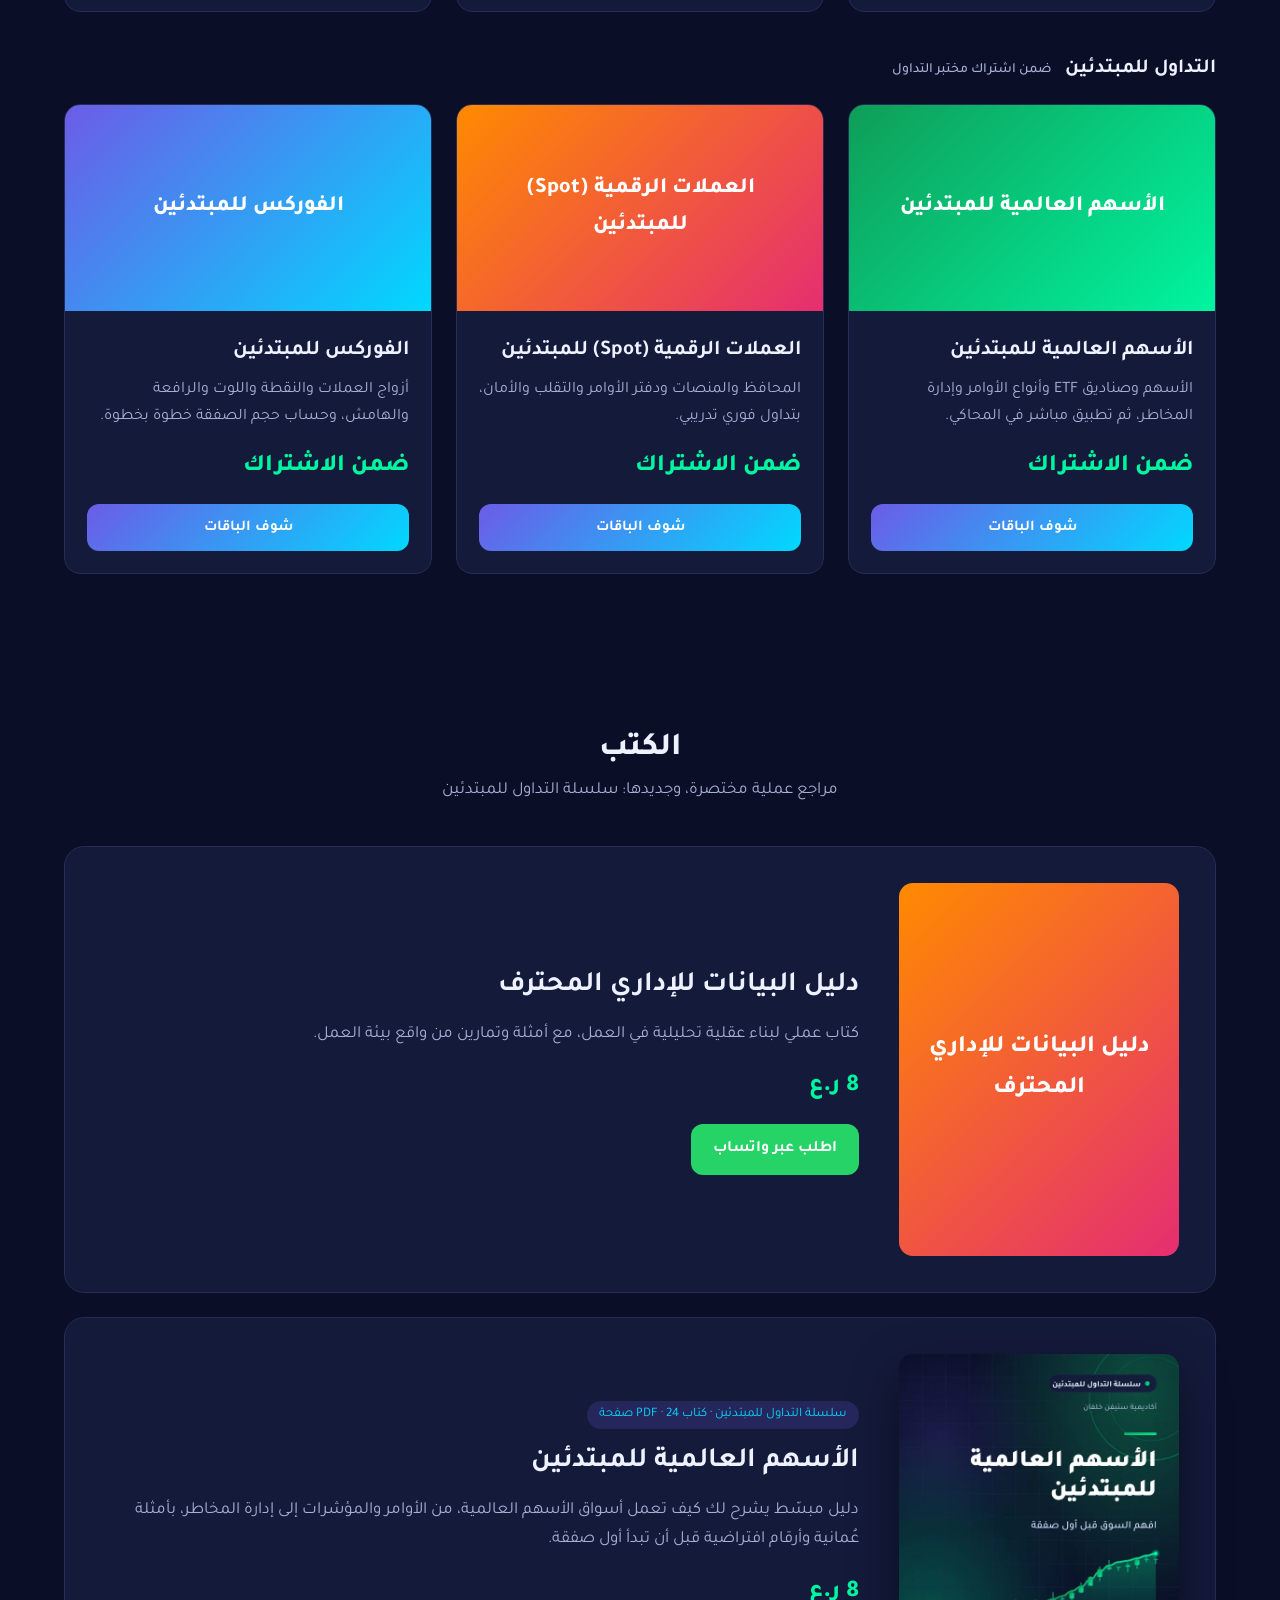
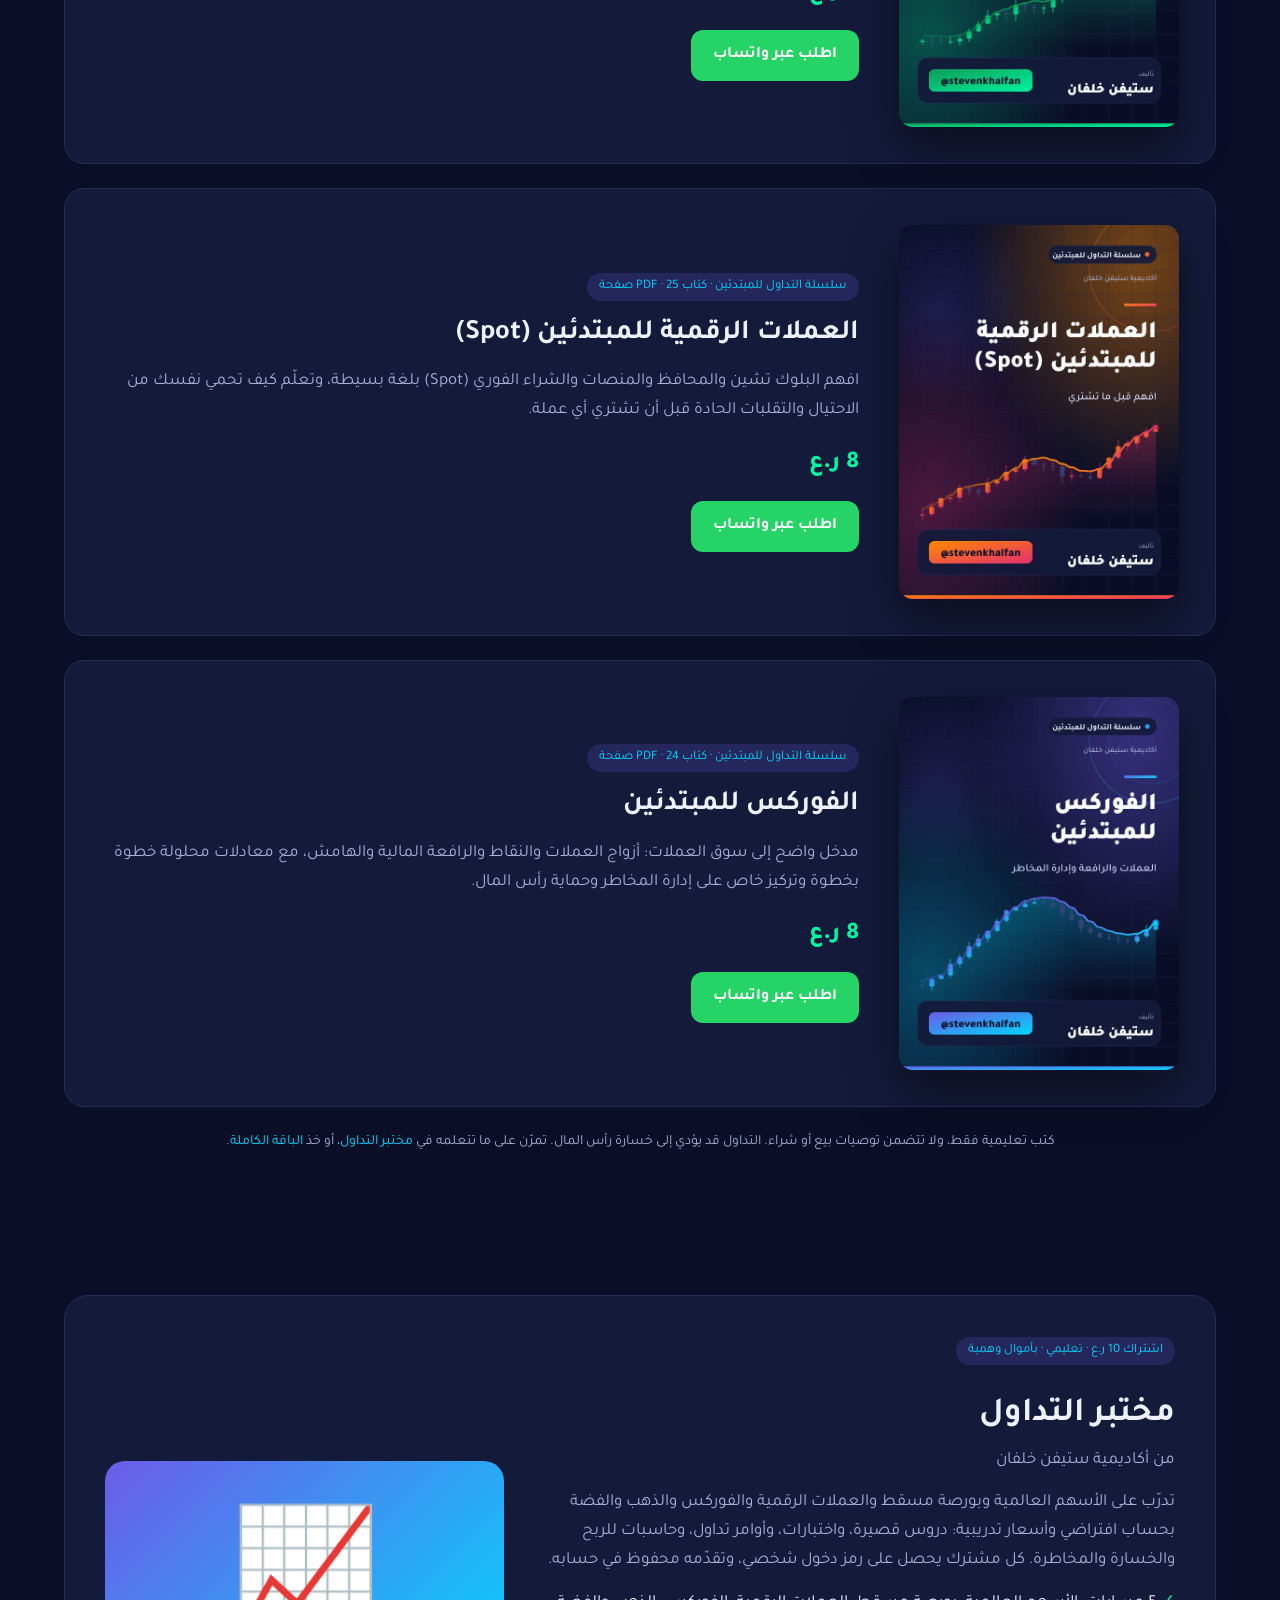
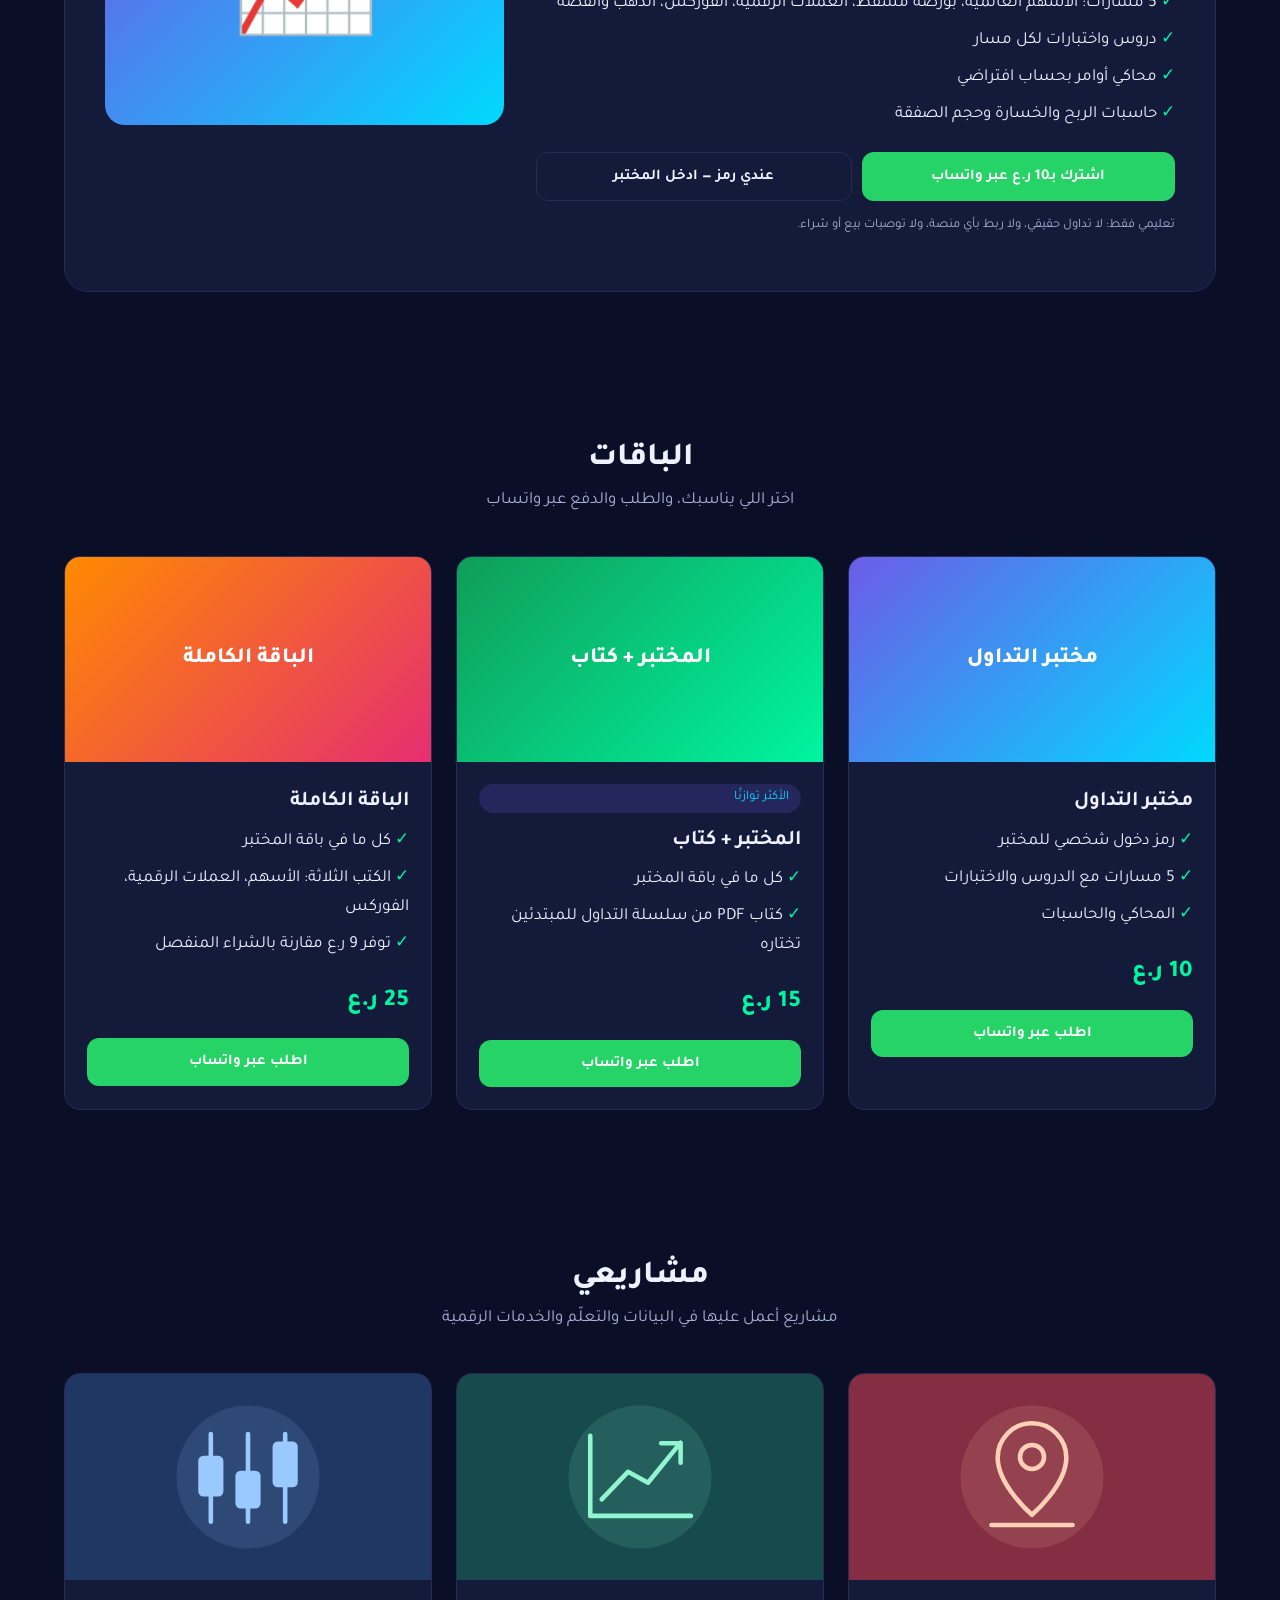
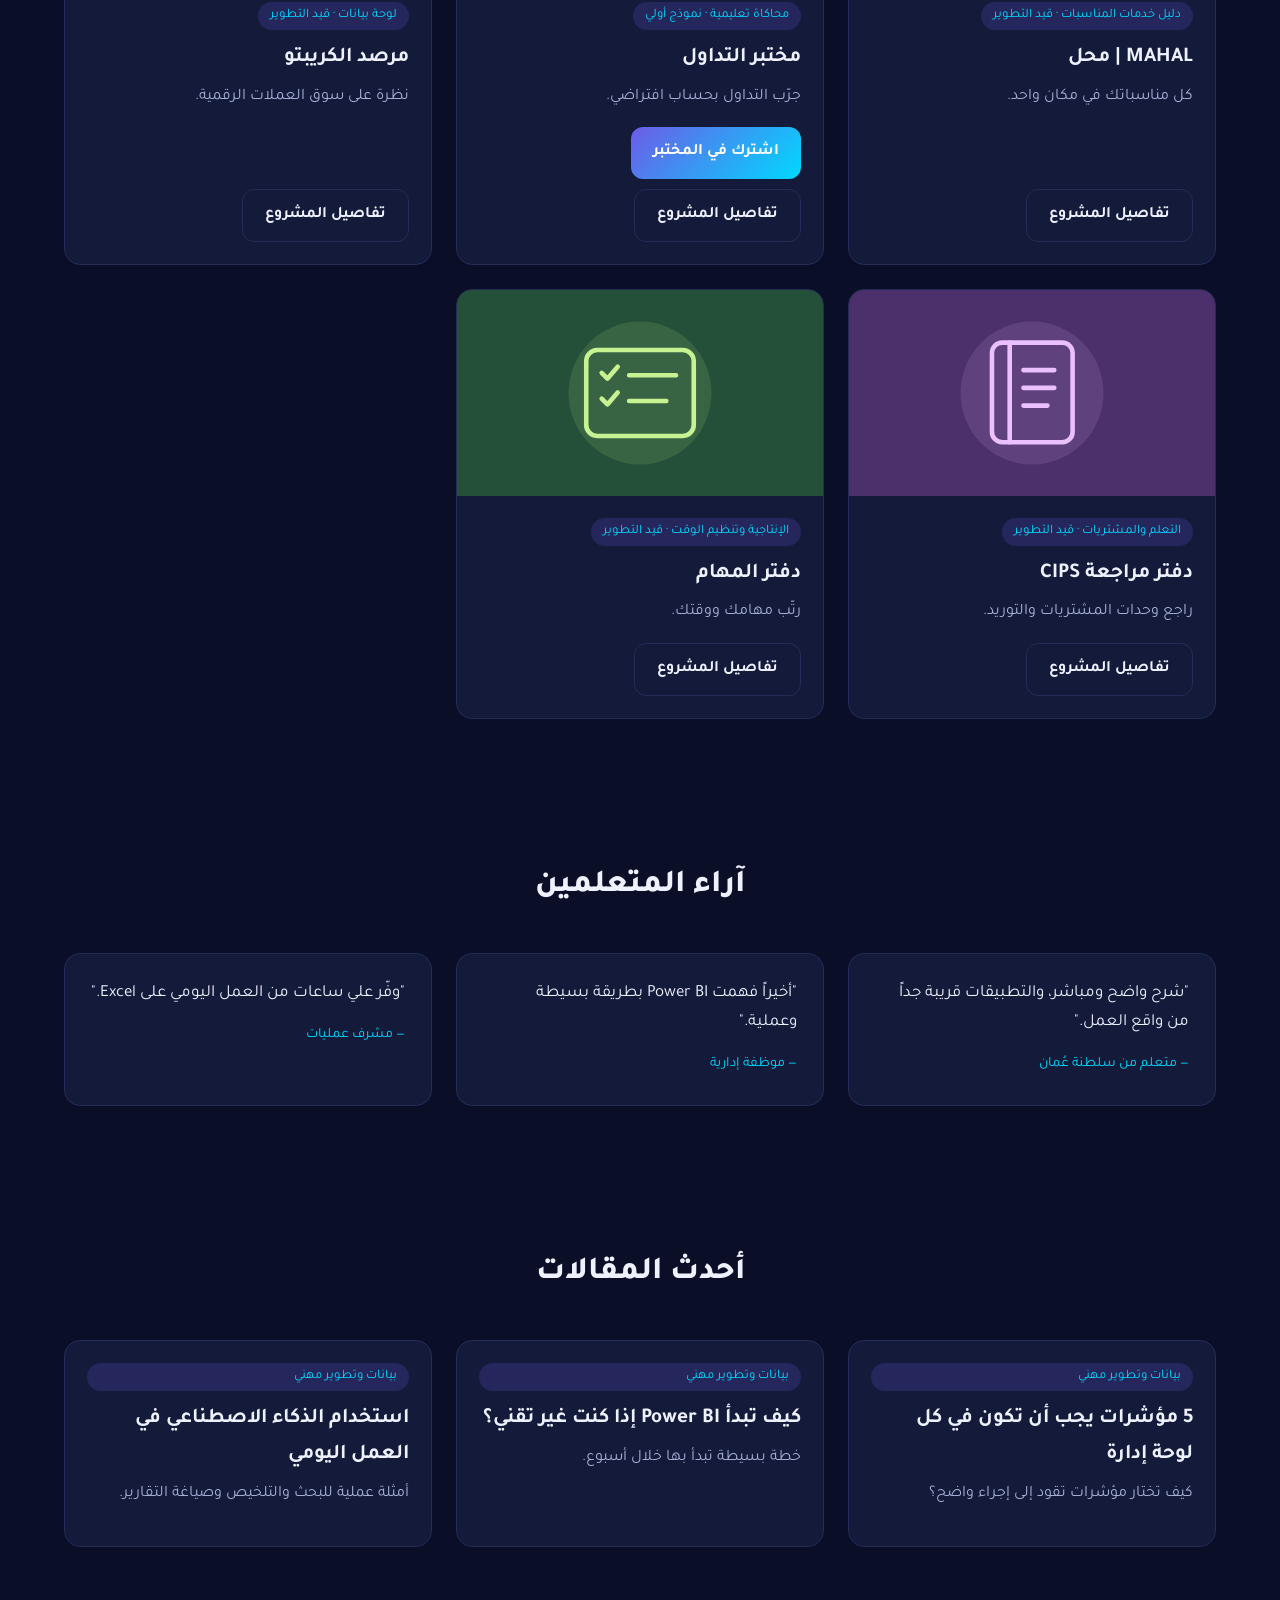
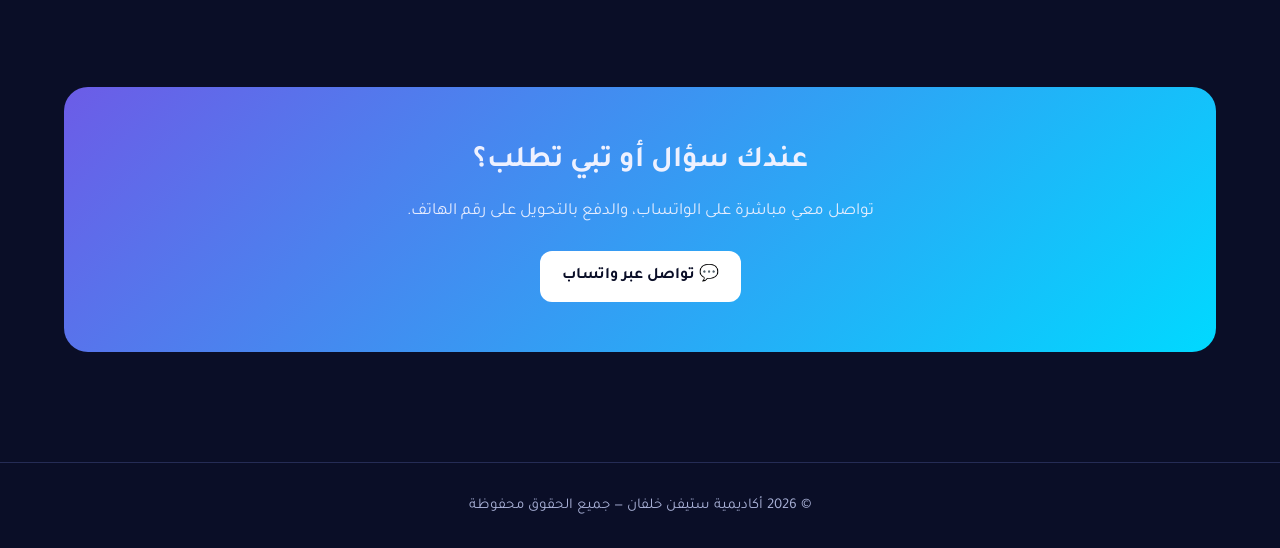
==== commit 7a1752b1: "الأكاديمية: اشتراك مختبر التداول 10 ر.ع والباقات عبر واتساب، والمسارات الخمسة Co-Authored-By: Claude" ====
--- a/index.html
+++ b/index.html
@@ -116,6 +116,7 @@
       <li><a href="#courses">الدورات</a></li>
       <li><a href="#books">الكتب</a></li>
       <li><a href="#lab">المختبر</a></li>
+      <li><a href="#packages">الباقات</a></li>
       <li><a href="#projects">المشاريع</a></li>
       <li><a href="#blog">المدونة</a></li>
       <li><a href="#contact">تواصل معنا</a></li>
@@ -151,7 +152,7 @@
   <div class="title"><h2>الدورات</h2><p>محتوى تطبيقي مصمم لسوق العمل</p></div>
   <h3 class="group-title">البيانات والذكاء الاصطناعي</h3>
   <div class="grid" id="coursesGrid"></div>
-  <h3 class="group-title">التداول للمبتدئين <small>مجانًا داخل مختبر التداول</small></h3>
+  <h3 class="group-title">التداول للمبتدئين <small>ضمن اشتراك مختبر التداول</small></h3>
   <div class="grid" id="tradingGrid"></div>
 </div></section>
 
@@ -163,16 +164,22 @@
 <section id="lab"><div class="container">
   <div class="lab-box">
     <div>
-      <span class="tag">مجاني · تعليمي · بأموال وهمية</span>
+      <span class="tag">اشتراك 10 ر.ع · تعليمي · بأموال وهمية</span>
       <h2>مختبر التداول</h2>
       <p class="lab-sub">من أكاديمية ستيفن خلفان</p>
-      <p>تدرّب على الأسهم والعملات الرقمية والفوركس بحساب افتراضي وأسعار تدريبية: دروس قصيرة، واختبارات، وأوامر تداول، وحاسبات للربح والخسارة والمخاطرة. تقدّمك ينحفظ في متصفحك.</p>
-      <ul class="lab-list"><li>دروس واختبارات لكل مسار</li><li>محاكي أوامر بحساب افتراضي</li><li>حاسبات الربح والخسارة وحجم الصفقة</li></ul>
-      <a class="btn btn-main" href="https://steven-khalfan-trading-lab.vercel.app/app" target="_blank" rel="noopener">ادخل المختبر</a>
+      <p>تدرّب على الأسهم العالمية وبورصة مسقط والعملات الرقمية والفوركس والذهب والفضة بحساب افتراضي وأسعار تدريبية: دروس قصيرة، واختبارات، وأوامر تداول، وحاسبات للربح والخسارة والمخاطرة. كل مشترك يحصل على رمز دخول شخصي، وتقدّمه محفوظ في حسابه.</p>
+      <ul class="lab-list"><li>5 مسارات: الأسهم العالمية، بورصة مسقط، العملات الرقمية، الفوركس، الذهب والفضة</li><li>دروس واختبارات لكل مسار</li><li>محاكي أوامر بحساب افتراضي</li><li>حاسبات الربح والخسارة وحجم الصفقة</li></ul>
+      <div class="card-btns"><a class="btn btn-wa" id="labBuy" target="_blank" rel="noopener" href="#">اشترك بـ10 ر.ع عبر واتساب</a>
+      <a class="btn btn-ghost" href="https://steven-khalfan-trading-lab.vercel.app/app" target="_blank" rel="noopener">عندي رمز — ادخل المختبر</a></div>
       <p class="lab-note">تعليمي فقط: لا تداول حقيقي، ولا ربط بأي منصة، ولا توصيات بيع أو شراء.</p>
     </div>
     <div class="lab-art" aria-hidden="true">📈</div>
   </div>
+</div></section>
+
+<section id="packages"><div class="container">
+  <div class="title"><h2>الباقات</h2><p>اختر اللي يناسبك، والطلب والدفع عبر واتساب</p></div>
+  <div class="grid" id="packagesGrid"></div>
 </div></section>
 
 <section id="projects"><div class="container">
@@ -193,7 +200,7 @@
         <span class="tag">محاكاة تعليمية · نموذج أولي</span>
         <h3>مختبر التداول</h3>
         <p>جرّب التداول بحساب افتراضي.</p>
-        <a class="btn btn-main" style="margin-bottom:10px" href="https://steven-khalfan-trading-lab.vercel.app/app" target="_blank" rel="noopener">جرّب المختبر</a>
+        <a class="btn btn-main" style="margin-bottom:10px" href="#lab">اشترك في المختبر</a>
         <a class="btn btn-ghost" href="projects.html#trading-lab" aria-label="تفاصيل مشروع مختبر التداول">تفاصيل المشروع</a>
       </div>
     </article>
@@ -267,9 +274,14 @@
   { title:"العملات الرقمية للمبتدئين (Spot)", tag:"سلسلة التداول للمبتدئين · كتاب PDF · 25 صفحة", desc:"افهم البلوك تشين والمحافظ والمنصات والشراء الفوري (Spot) بلغة بسيطة، وتعلّم كيف تحمي نفسك من الاحتيال والتقلبات الحادة قبل أن تشتري أي عملة.", price:8, color:"c4", cover:"assets/books/crypto.webp" },
   { title:"الفوركس للمبتدئين", tag:"سلسلة التداول للمبتدئين · كتاب PDF · 24 صفحة", desc:"مدخل واضح إلى سوق العملات: أزواج العملات والنقاط والرافعة المالية والهامش، مع معادلات محلولة خطوة بخطوة وتركيز خاص على إدارة المخاطر وحماية رأس المال.", price:8, color:"c1", cover:"assets/books/forex.webp" }
 ];
-const BOOKS_NOTE = "كتب تعليمية فقط، ولا تتضمن توصيات بيع أو شراء. التداول قد يؤدي إلى خسارة رأس المال. تمرّن على ما تتعلمه مجانًا في <a href=\"#lab\">مختبر التداول</a>.";
+const BOOKS_NOTE = "كتب تعليمية فقط، ولا تتضمن توصيات بيع أو شراء. التداول قد يؤدي إلى خسارة رأس المال. تمرّن على ما تتعلمه في <a href=\"#lab\">مختبر التداول</a>، أو خذ <a href=\"#packages\">الباقة الكاملة</a>.";
 
 const LAB_URL = "https://steven-khalfan-trading-lab.vercel.app/app";
+const PACKAGES = [
+  { title:"مختبر التداول", price:10, color:"c1", items:["رمز دخول شخصي للمختبر","5 مسارات مع الدروس والاختبارات","المحاكي والحاسبات"] },
+  { title:"المختبر + كتاب", price:15, color:"c2", items:["كل ما في باقة المختبر","كتاب PDF من سلسلة التداول للمبتدئين تختاره"], tag:"الأكثر توازنًا" },
+  { title:"الباقة الكاملة", price:25, color:"c4", items:["كل ما في باقة المختبر","الكتب الثلاثة: الأسهم، العملات الرقمية، الفوركس","توفر 9 ر.ع مقارنة بالشراء المنفصل"] }
+];
 const TRADING = [
   { title:"الأسهم العالمية للمبتدئين", desc:"الأسهم وصناديق ETF وأنواع الأوامر وإدارة المخاطر، ثم تطبيق مباشر في المحاكي.", color:"c2" },
   { title:"العملات الرقمية (Spot) للمبتدئين", desc:"المحافظ والمنصات ودفتر الأوامر والتقلب والأمان، بتداول فوري تدريبي.", color:"c4" },
@@ -311,8 +323,8 @@
     <div class="cover ${x.color}">${x.title}</div>
     <div class="card-body">
       <h3>${x.title}</h3><p>${x.desc}</p>
-      <div class="price">مجاني</div>
-      <div class="card-btns"><a class="btn btn-main" target="_blank" rel="noopener" href="${LAB_URL}">ابدأ في المختبر</a></div>
+      <div class="price">ضمن الاشتراك</div>
+      <div class="card-btns"><a class="btn btn-main" href="#packages">شوف الباقات</a></div>
     </div></div>`).join('');
 
 document.getElementById('booksBox').innerHTML = BOOKS.map(b => `
@@ -333,6 +345,16 @@
   `<div class="card"><div class="card-body"><span class="tag">بيانات وتطوير مهني</span>
    <h3>${p.title}</h3><p>${p.desc}</p></div></div>`).join('');
 
+document.getElementById('packagesGrid').innerHTML = PACKAGES.map(x => `<div class="card">
+    <div class="cover ${x.color}">${x.title}</div>
+    <div class="card-body">
+      ${x.tag ? `<span class="tag">${x.tag}</span>` : ''}
+      <h3>${x.title}</h3>
+      <ul class="lab-list">${x.items.map(i=>`<li>${i}</li>`).join('')}</ul>
+      <div class="price">${x.price} ر.ع</div>
+      <div class="card-btns"><a class="btn btn-wa" target="_blank" href="${wa(orderMsg('باقة ' + x.title, x.price))}">اطلب عبر واتساب</a></div>
+    </div></div>`).join('');
+document.getElementById('labBuy').href = wa(orderMsg('اشتراك مختبر التداول', 10));
 document.getElementById('sCourses').textContent = COURSES.length + TRADING.length;
 document.getElementById('sBooks').textContent = BOOKS.length;
 document.getElementById('year').textContent = new Date().getFullYear();
